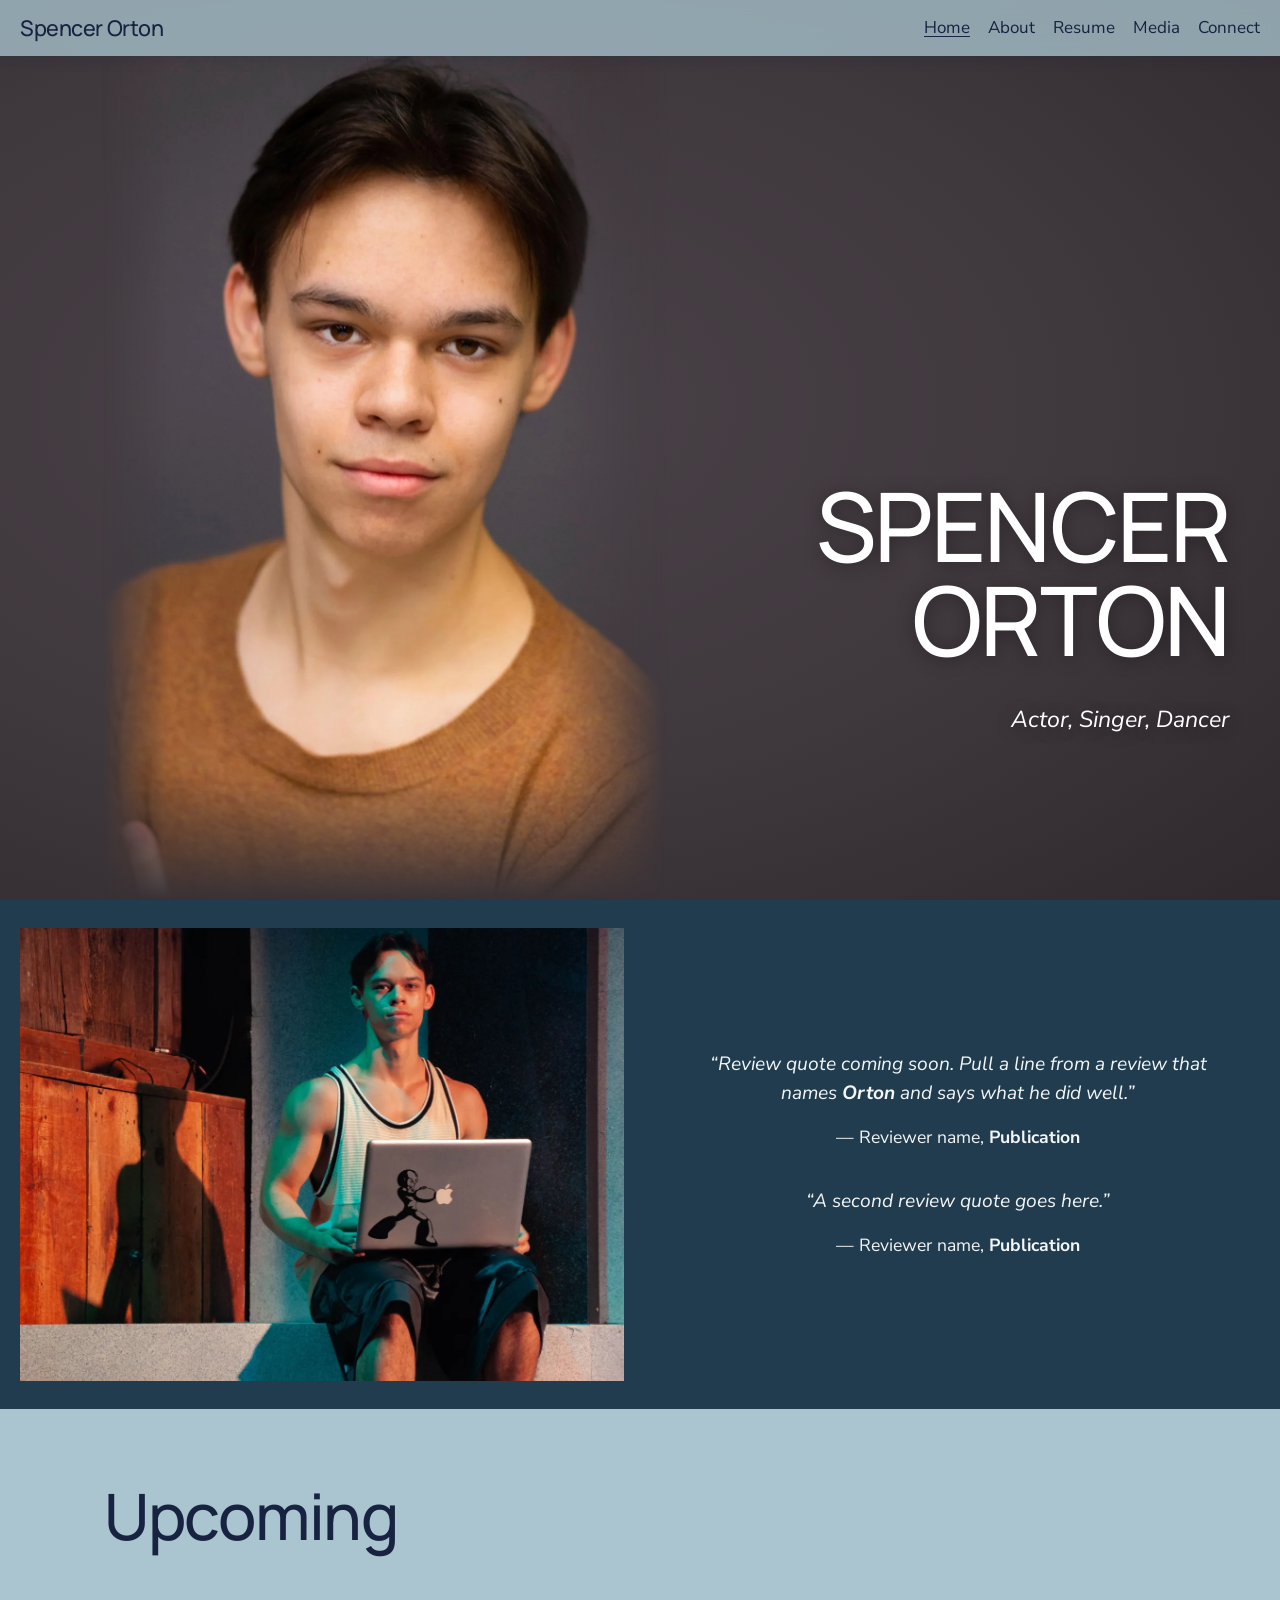
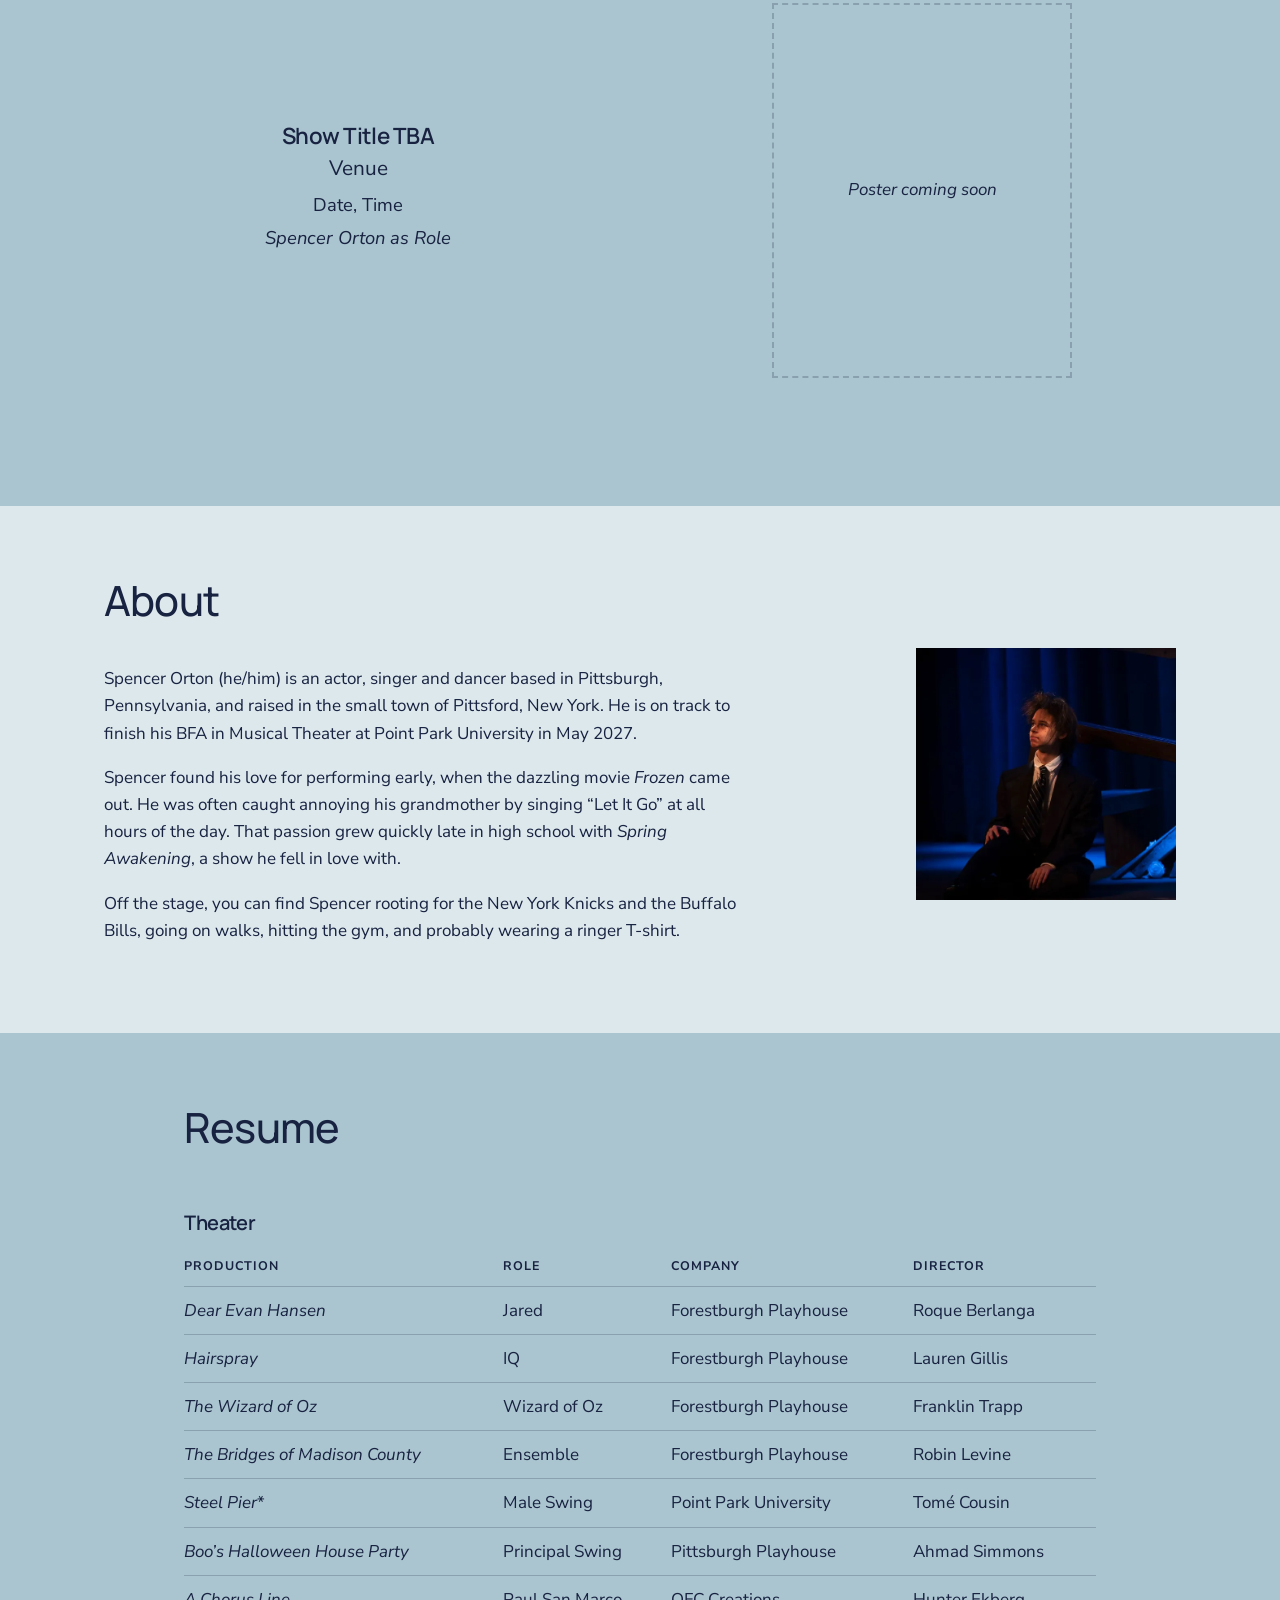
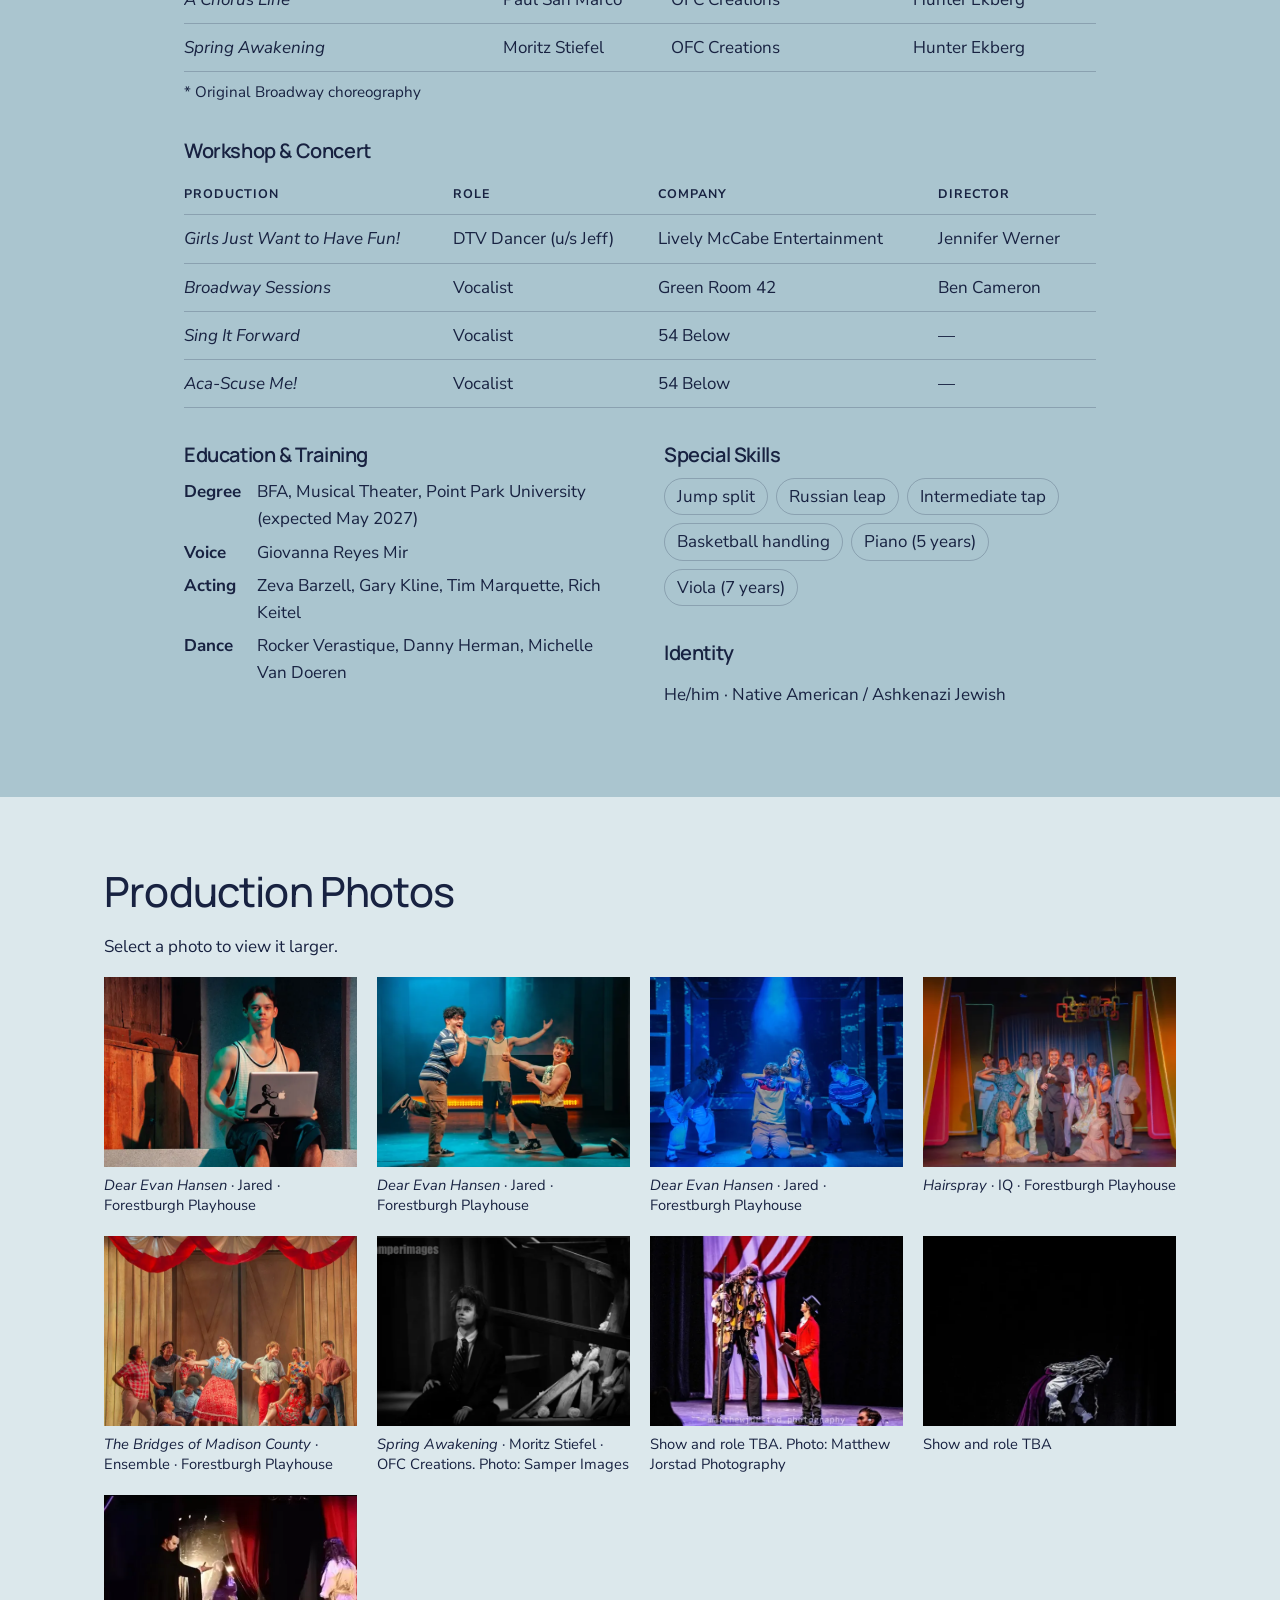
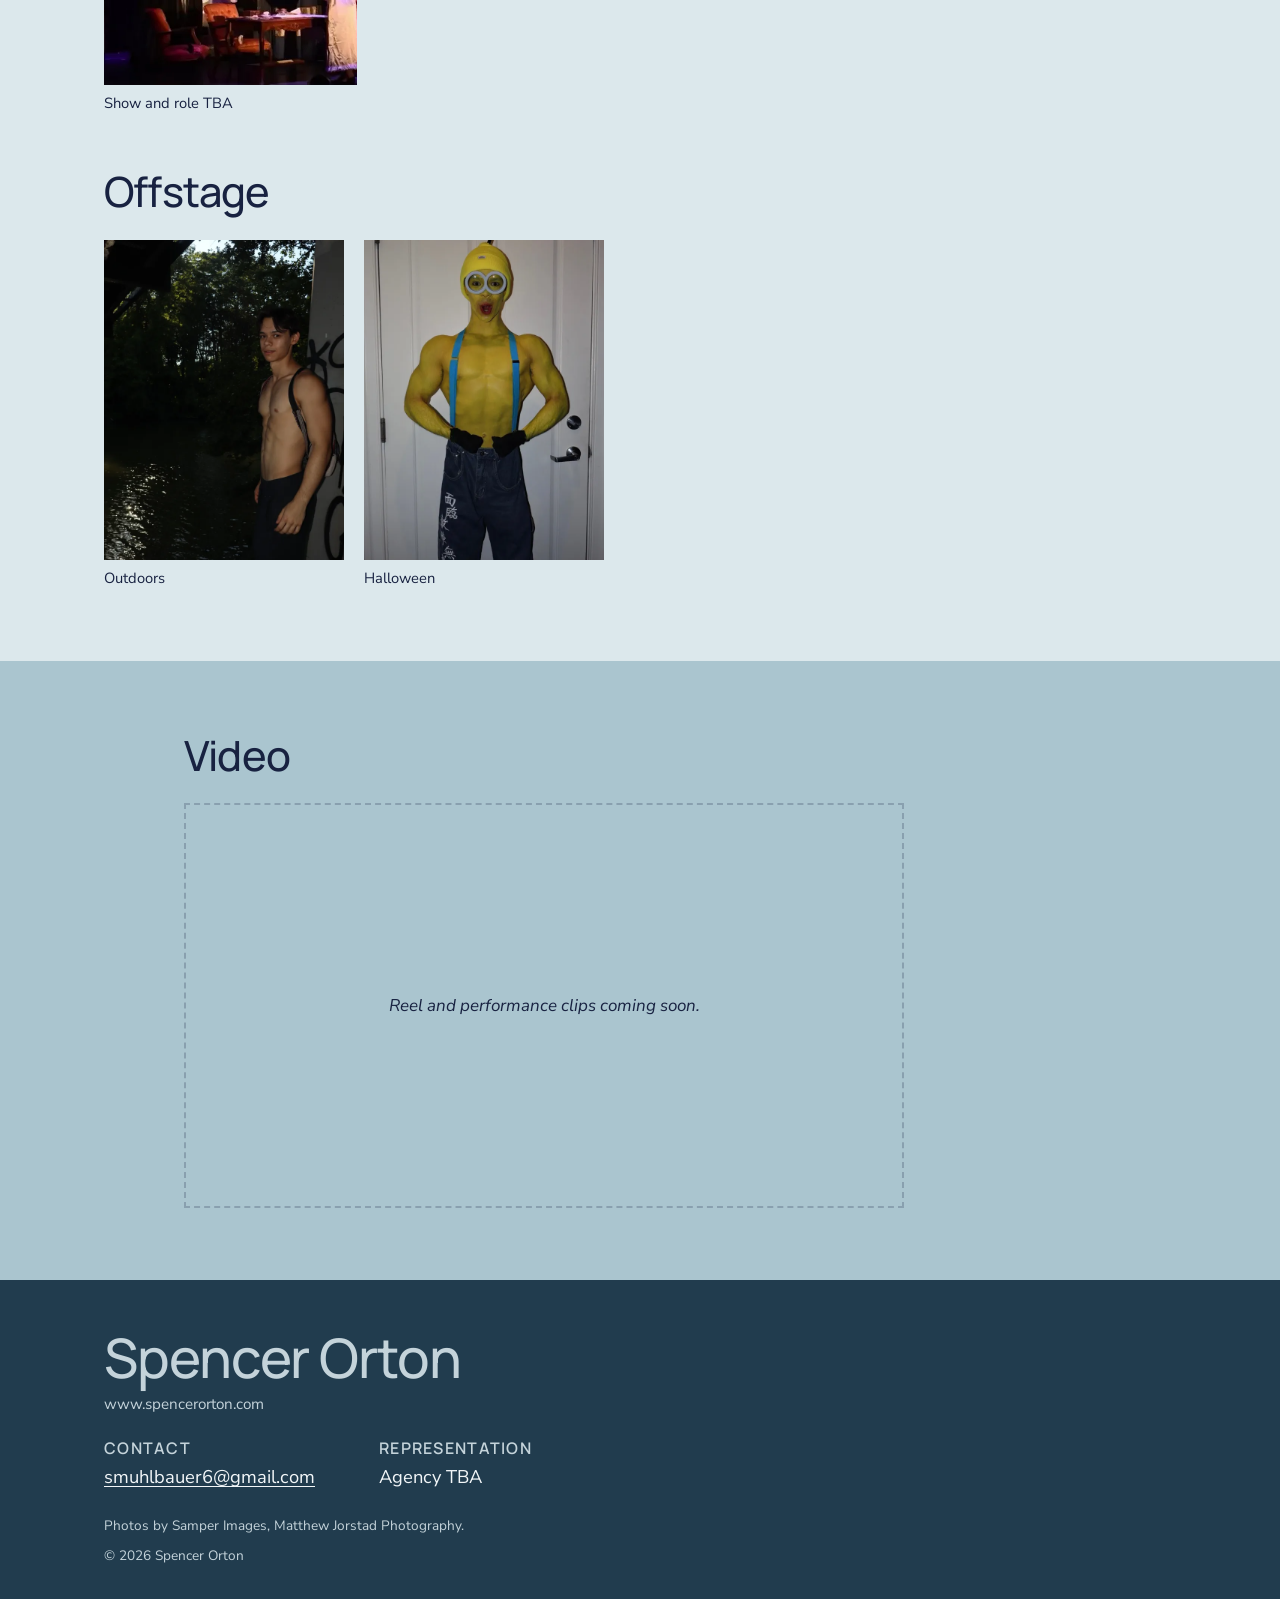
==== index.html @ a8091c74 "match reference landing page layout" ====
<!doctype html>
<html lang="en">
<head>
  <meta charset="utf-8">
  <meta name="viewport" content="width=device-width, initial-scale=1">
  <title>Spencer Orton · Actor, Singer, Dancer</title>
  <meta name="description" content="Spencer Orton is a Pittsburgh-based actor, singer and dancer, a tenor (G2–G5) finishing a BFA in Musical Theater at Point Park University.">
  <meta property="og:title" content="Spencer Orton · Actor, Singer, Dancer">
  <meta property="og:description" content="Musical theater performer and tenor. Headshot, resume, production photos and contact.">
  <meta property="og:image" content="https://spencerorton.com/images/headshot-1280.webp">
  <meta property="og:url" content="https://spencerorton.com/">
  <meta name="theme-color" content="#213c4e">
  <link rel="canonical" href="https://spencerorton.com/">
  <link rel="preconnect" href="https://fonts.googleapis.com">
  <link rel="preconnect" href="https://fonts.gstatic.com" crossorigin>
  <link href="https://fonts.googleapis.com/css2?family=Manrope:wght@500;600&family=Nunito+Sans:ital,wght@0,400;0,700;1,400&display=swap" rel="stylesheet">
  <link rel="stylesheet" href="style.css">
</head>
<body>
  <a class="skip" href="#main">Skip to content</a>

  <header class="site-header">
    <div class="header-inner">
      <a class="brand" href="#top">Spencer Orton</a>
      <nav aria-label="Main">
        <ul>
          <li><a href="#top" aria-current="page">Home</a></li>
          <li><a href="#about">About</a></li>
          <li><a href="#resume">Resume</a></li>
          <li><a href="#photos">Media</a></li>
          <li><a href="#contact">Connect</a></li>
        </ul>
      </nav>
    </div>
  </header>

  <main id="main">
    <!-- HERO: full-bleed headshot with name overlaid -->
    <section class="hero" id="top" aria-labelledby="name">
      <img class="hero-img" src="images/headshot-1280.webp"
           srcset="images/headshot-640.webp 640w, images/headshot-1333.webp 1333w"
           sizes="100vw" width="1333" height="2000" fetchpriority="high"
           alt="Headshot of Spencer Orton: dark hair, slight smile, rust-colored sweater against a gray backdrop.">
      <div class="hero-text">
        <h1 id="name">Spencer<br>Orton</h1>
        <p class="tagline">Actor, Singer, Dancer</p>
      </div>
    </section>

    <!-- PRESS: production photo + quotes on navy -->
    <section class="press band-dark" aria-labelledby="press-h">
      <h2 id="press-h" class="visually-hidden">Press</h2>
      <div class="press-inner">
        <figure class="press-photo">
          <img src="images/deh-laptop-1280.webp" width="1280" height="1184" loading="lazy"
               alt="Spencer as Jared in Dear Evan Hansen, seated on a ledge in a white tank top with a laptop on his lap.">
        </figure>
        <!-- TODO: replace with real review quotes; link the reviewer's name to the review -->
        <div class="quotes">
          <blockquote>
            <p>“Review quote coming soon. Pull a line from a review that names <strong>Orton</strong> and says what he did well.”</p>
            <footer>— Reviewer name, <strong>Publication</strong></footer>
          </blockquote>
          <blockquote>
            <p>“A second review quote goes here.”</p>
            <footer>— Reviewer name, <strong>Publication</strong></footer>
          </blockquote>
        </div>
      </div>
    </section>

    <!-- UPCOMING: alternating text / poster rows on light blue -->
    <section class="upcoming band-light" aria-labelledby="upcoming-h">
      <div class="wrap">
        <h2 id="upcoming-h" class="display">Upcoming</h2>
        <!-- TODO: one <article class="event"> per show. Swap the placeholder div for
             <img src="images/POSTER.webp" alt="Poster for SHOW"> and add the ticket link. -->
        <article class="event">
          <div class="event-text">
            <h3>Show Title TBA</h3>
            <p class="event-venue">Venue</p>
            <p>Date, Time</p>
            <p><em>Spencer Orton as Role</em></p>
            <!-- <a class="btn" href="TICKET_URL">Tickets<span class="visually-hidden"> for Show Title</span></a> -->
          </div>
          <div class="poster poster-placeholder" role="img" aria-label="Show poster coming soon">Poster coming soon</div>
        </article>
      </div>
    </section>

    <!-- ABOUT -->
    <section class="section about band-paper" id="about" aria-labelledby="about-h">
      <h2 id="about-h">About</h2>
      <div class="about-grid">
        <div>
          <p>Spencer Orton (he/him) is an actor, singer and dancer based in Pittsburgh, Pennsylvania, and raised in the small town of Pittsford, New York. He is on track to finish his BFA in Musical Theater at Point Park University in May 2027.</p>
          <p>Spencer found his love for performing early, when the dazzling movie <cite>Frozen</cite> came out. He was often caught annoying his grandmother by singing “Let It Go” at all hours of the day. That passion grew quickly late in high school with <cite>Spring Awakening</cite>, a show he fell in love with.</p>
          <p>Off the stage, you can find Spencer rooting for the New York Knicks and the Buffalo Bills, going on walks, hitting the gym, and probably wearing a ringer T-shirt.</p>
        </div>
        <figure class="about-photo">
          <img src="images/casual-640.webp" width="640" height="619" loading="lazy"
               alt="Spencer Orton in a dark performance setting under blue-toned stage lighting.">
        </figure>
      </div>
    </section>

    <!-- RESUME -->
    <section class="band-light" id="resume" aria-labelledby="resume-h">
      <div class="wrap section">
        <div class="section-head">
          <h2 id="resume-h">Resume</h2>
          <!-- TODO: add resume PDF at files/spencer-orton-resume.pdf, then uncomment -->
          <!-- <a class="btn btn-small" href="files/spencer-orton-resume.pdf" download>Download PDF</a> -->
        </div>

        <h3>Theater</h3>
        <div class="table-scroll" tabindex="0" role="region" aria-label="Theater credits">
          <table>
            <thead><tr><th scope="col">Production</th><th scope="col">Role</th><th scope="col">Company</th><th scope="col">Director</th></tr></thead>
            <tbody>
              <tr><td><cite>Dear Evan Hansen</cite></td><td>Jared</td><td>Forestburgh Playhouse</td><td>Roque Berlanga</td></tr>
              <tr><td><cite>Hairspray</cite></td><td>IQ</td><td>Forestburgh Playhouse</td><td>Lauren Gillis</td></tr>
              <tr><td><cite>The Wizard of Oz</cite></td><td>Wizard of Oz</td><td>Forestburgh Playhouse</td><td>Franklin Trapp</td></tr>
              <tr><td><cite>The Bridges of Madison County</cite></td><td>Ensemble</td><td>Forestburgh Playhouse</td><td>Robin Levine</td></tr>
              <tr><td><cite>Steel Pier</cite>*</td><td>Male Swing</td><td>Point Park University</td><td>Tomé Cousin</td></tr>
              <tr><td><cite>Boo’s Halloween House Party</cite></td><td>Principal Swing</td><td>Pittsburgh Playhouse</td><td>Ahmad Simmons</td></tr>
              <tr><td><cite>A Chorus Line</cite></td><td>Paul San Marco</td><td>OFC Creations</td><td>Hunter Ekberg</td></tr>
              <tr><td><cite>Spring Awakening</cite></td><td>Moritz Stiefel</td><td>OFC Creations</td><td>Hunter Ekberg</td></tr>
            </tbody>
          </table>
        </div>
        <p class="note">* Original Broadway choreography</p>

        <h3>Workshop &amp; Concert</h3>
        <div class="table-scroll" tabindex="0" role="region" aria-label="Workshop and concert credits">
          <table>
            <thead><tr><th scope="col">Production</th><th scope="col">Role</th><th scope="col">Company</th><th scope="col">Director</th></tr></thead>
            <tbody>
              <tr><td><cite>Girls Just Want to Have Fun!</cite></td><td>DTV Dancer (u/s Jeff)</td><td>Lively McCabe Entertainment</td><td>Jennifer Werner</td></tr>
              <tr><td><cite>Broadway Sessions</cite></td><td>Vocalist</td><td>Green Room 42</td><td>Ben Cameron</td></tr>
              <tr><td><cite>Sing It Forward</cite></td><td>Vocalist</td><td>54 Below</td><td>—</td></tr>
              <tr><td><cite>Aca-Scuse Me!</cite></td><td>Vocalist</td><td>54 Below</td><td>—</td></tr>
            </tbody>
          </table>
        </div>

        <div class="two-col">
          <div>
            <h3>Education &amp; Training</h3>
            <dl class="training">
              <dt>Degree</dt><dd>BFA, Musical Theater, Point Park University (expected May 2027)</dd>
              <dt>Voice</dt><dd>Giovanna Reyes Mir</dd>
              <dt>Acting</dt><dd>Zeva Barzell, Gary Kline, Tim Marquette, Rich Keitel</dd>
              <dt>Dance</dt><dd>Rocker Verastique, Danny Herman, Michelle Van Doeren</dd>
            </dl>
          </div>
          <div>
            <h3>Special Skills</h3>
            <ul class="skills">
              <li>Jump split</li><li>Russian leap</li><li>Intermediate tap</li>
              <li>Basketball handling</li><li>Piano (5 years)</li><li>Viola (7 years)</li>
            </ul>
            <h3>Identity</h3>
            <p>He/him · Native American / Ashkenazi Jewish</p>
          </div>
        </div>
      </div>
    </section>

    <!-- PHOTOS -->
    <section class="section band-paper" id="photos" aria-labelledby="photos-h">
      <h2 id="photos-h">Production Photos</h2>
      <p class="hint">Select a photo to view it larger.</p>
      <ul class="gallery" data-gallery>
        <li><figure>
          <a href="images/deh-laptop-1280.webp"><img class="top" src="images/deh-laptop-640.webp" width="640" height="592" loading="lazy" alt="Spencer as Jared in a white tank top, seated on a ledge with a laptop on his lap, lit in teal and orange."></a>
          <figcaption><cite>Dear Evan Hansen</cite> · Jared · Forestburgh Playhouse</figcaption>
        </figure></li>
        <li><figure>
          <a href="images/deh-sincerely-1280.webp"><img src="images/deh-sincerely-640.webp" width="640" height="446" loading="lazy" alt="Spencer, center, arms flung wide in a tank top, between two castmates mugging for the audience."></a>
          <figcaption><cite>Dear Evan Hansen</cite> · Jared · Forestburgh Playhouse</figcaption>
        </figure></li>
        <li><figure>
          <a href="images/deh-stage-1280.webp"><img src="images/deh-stage-640.webp" width="640" height="456" loading="lazy" alt="Under blue light, Spencer crouches at right in a striped shirt, glaring at a kneeling castmate covering his ears."></a>
          <figcaption><cite>Dear Evan Hansen</cite> · Jared · Forestburgh Playhouse</figcaption>
        </figure></li>
        <li><figure>
          <a href="images/hairspray-1280.webp"><img src="images/hairspray-640.webp" width="640" height="407" loading="lazy" alt="The Corny Collins Show cast in pastel suits and dresses on a bright set; Spencer stands at far left in a light blue suit."></a>
          <figcaption><cite>Hairspray</cite> · IQ · Forestburgh Playhouse</figcaption>
        </figure></li>
        <li><figure>
          <a href="images/bridges-1280.webp"><img class="top" src="images/bridges-640.webp" width="640" height="574" loading="lazy" alt="Ensemble gathered around a singer in a red skirt before barn doors and bunting; Spencer stands at far right in a red plaid shirt."></a>
          <figcaption><cite>The Bridges of Madison County</cite> · Ensemble · Forestburgh Playhouse</figcaption>
        </figure></li>
        <li><figure>
          <a href="images/spring-awakening-1280.webp"><img src="images/spring-awakening-640.webp" width="640" height="423" loading="lazy" alt="Black-and-white photo of Spencer as Moritz, wild-haired in a suit and tie, gazing upward beside a wooden structure with white roses."></a>
          <figcaption><cite>Spring Awakening</cite> · Moritz Stiefel · OFC Creations. Photo: Samper Images</figcaption>
        </figure></li>
        <li><figure>
          <!-- TODO: caption -->
          <a href="images/ringmaster-1280.webp"><img src="images/ringmaster-640.webp" width="640" height="418" loading="lazy" alt="Spencer in a red ringmaster coat and top hat holding a clipboard, gesturing up at a performer on stilts before a striped curtain."></a>
          <figcaption>Show and role TBA. Photo: Matthew Jorstad Photography</figcaption>
        </figure></li>
        <li><figure>
          <!-- TODO: caption -->
          <a href="images/cape-1280.webp"><img class="top" src="images/cape-640.webp" width="640" height="819" loading="lazy" alt="A performer in a purple velvet cape and long gray wig bends over a single red rose in a pool of light on a dark stage."></a>
          <figcaption>Show and role TBA</figcaption>
        </figure></li>
        <li><figure>
          <!-- TODO: caption -->
          <a href="images/phantom-1280.webp"><img src="images/phantom-640.webp" width="640" height="377" loading="lazy" alt="A masked figure in a black cloak reaches toward a mirror while a woman in a white robe stands by red curtains."></a>
          <figcaption>Show and role TBA</figcaption>
        </figure></li>
      </ul>

      <h2 class="sub-h">Offstage</h2>
      <ul class="gallery gallery-tall" data-gallery>
        <li><figure>
          <a href="images/river-1280.webp"><img src="images/river-640.webp" width="640" height="960" loading="lazy" alt="Spencer, shirtless with a woven backpack, standing under a bridge by a river and trees."></a>
          <figcaption>Outdoors</figcaption>
        </figure></li>
        <li><figure>
          <a href="images/minion-1280.webp"><img src="images/minion-640.webp" width="640" height="912" loading="lazy" alt="Spencer in full yellow body paint, goggles and blue suspenders, dressed as a Minion for Halloween."></a>
          <figcaption>Halloween</figcaption>
        </figure></li>
      </ul>
    </section>

    <!-- VIDEO (placeholder) -->
    <section class="band-light" id="video" aria-labelledby="video-h">
      <div class="wrap section">
        <h2 id="video-h">Video</h2>
        <!-- TODO: paste YouTube/Vimeo embed here. Give the iframe a title, e.g. title="Spencer Orton reel" -->
        <div class="video-placeholder">
          <p>Reel and performance clips coming soon.</p>
        </div>
      </div>
    </section>

  </main>

  <!-- CONNECT -->
  <footer class="site-footer band-dark" id="contact" aria-labelledby="contact-h">
    <div class="wrap">
      <h2 id="contact-h" class="footer-name">Spencer Orton</h2>
      <p class="footer-url">www.spencerorton.com</p>
      <!-- TODO: add real handles, then uncomment
      <ul class="social">
        <li><a href="https://instagram.com/HANDLE" aria-label="Instagram">IG</a></li>
        <li><a href="https://www.tiktok.com/@HANDLE" aria-label="TikTok">TT</a></li>
        <li><a href="https://youtube.com/@HANDLE" aria-label="YouTube">YT</a></li>
      </ul> -->
      <div class="footer-contact">
        <div>
          <h3>Contact</h3>
          <p><a href="mailto:smuhlbauer6@gmail.com">smuhlbauer6@gmail.com</a></p>
        </div>
        <div>
          <h3>Representation</h3>
          <!-- TODO: agency logo, phone and agent emails -->
          <p>Agency TBA</p>
        </div>
      </div>
      <p class="credits">Photos by Samper Images, Matthew Jorstad Photography. <!-- TODO: other photographers --></p>
      <p class="credits">© <span data-year>2026</span> Spencer Orton</p>
    </div>
  </footer>

  <dialog class="lightbox" aria-label="Photo viewer">
    <form method="dialog"><button class="close" aria-label="Close photo">×</button></form>
    <img alt="">
    <p class="lightbox-caption"></p>
  </dialog>

  <script src="script.js" defer></script>
</body>
</html>
---- style.css ----
/* Palette and type follow the reference layout: slate-blue bands, deep navy ink,
   Manrope display + Nunito Sans text. All text/background pairs meet WCAG AA. */
:root {
  --ink: #182241;        /* navy text on light bands (10.6:1 on --light) */
  --dark: #213c4e;       /* dark band */
  --on-dark: #f2f6f8;    /* text on dark band (10.9:1) */
  --on-dark-muted: #c4d3da;
  --light: #aac5cf;      /* light band */
  --paper: #dce8ec;      /* lighter band for long reading */
  --line: rgb(24 34 65 / .22);
  --focus: #b3261e;
  --radius: 4px;
  --max: 1120px;
  --display: "Manrope", system-ui, sans-serif;
  --text: "Nunito Sans", system-ui, -apple-system, "Segoe UI", sans-serif;
  --header-h: 56px;
}

*, *::before, *::after { box-sizing: border-box; }
html { scroll-behavior: smooth; scroll-padding-top: var(--header-h); }
@media (prefers-reduced-motion: reduce) { html { scroll-behavior: auto; } }

body {
  margin: 0;
  background: var(--light);
  color: var(--ink);
  font: 400 1.0625rem/1.6 var(--text);
  -webkit-font-smoothing: antialiased;
}
img { display: block; max-width: 100%; height: auto; }
a { color: inherit; text-underline-offset: 3px; }
:focus-visible { outline: 3px solid var(--focus); outline-offset: 3px; }

h1, h2, h3 { font-family: var(--display); font-weight: 500; line-height: 1.1; margin: 0 0 .6em; letter-spacing: -.02em; }
h2 { font-size: clamp(1.8rem, 3.5vw, 2.6rem); }
h3 { font-size: 1.25rem; margin-top: 1.8em; font-weight: 600; }
cite { font-style: italic; }

.wrap { max-width: var(--max); margin: 0 auto; padding: 0 24px; }
.section { padding-block: 72px; padding-inline: max(24px, calc((100% - var(--max)) / 2 + 24px)); }
.band-dark  { background: var(--dark); color: var(--on-dark); }
.band-light { background: var(--light); }
.band-paper { background: var(--paper); }
.visually-hidden {
  position: absolute !important; width: 1px; height: 1px; overflow: hidden;
  clip: rect(0 0 0 0); white-space: nowrap;
}
.skip {
  position: absolute; left: 12px; top: -60px; z-index: 100;
  background: var(--ink); color: #fff; padding: 10px 14px; border-radius: 6px;
}
.skip:focus { top: 12px; }

/* Header: translucent bar floating over the hero */
.site-header {
  position: fixed; inset: 0 0 auto 0; z-index: 50;
  background: rgb(170 197 207 / .78);
  backdrop-filter: blur(10px); -webkit-backdrop-filter: blur(10px);
  box-shadow: 0 2px 14px rgb(24 34 65 / .15);
}
.header-inner {
  display: flex; align-items: center; justify-content: space-between; gap: 8px 20px;
  min-height: var(--header-h); padding: 6px 20px; flex-wrap: wrap;
}
.brand { font-family: var(--display); font-weight: 500; font-size: 1.35rem; letter-spacing: -.02em; text-decoration: none; }
nav ul { list-style: none; display: flex; flex-wrap: wrap; gap: 0 18px; margin: 0; padding: 0; }
nav a { text-decoration: none; padding: 8px 0; display: inline-block; }
nav a:hover, nav a[aria-current="page"] { text-decoration: underline; text-decoration-thickness: 1px; }
@media (max-width: 560px) {
  :root { --header-h: 88px; }
  .header-inner { padding: 6px 16px 2px; gap: 0; }
  .brand { width: 100%; font-size: 1.2rem; }
  nav ul { gap: 0 14px; }
  nav a { font-size: .95rem; padding: 8px 0 10px; }
}

/* Hero */
/* The headshot is portrait, so show all of it on the left and let its edges fade
   into a backdrop sampled from the photo; the name sits on the plain backdrop. */
.hero {
  position: relative; height: min(100svh, 980px); min-height: 560px; overflow: hidden;
  background: radial-gradient(ellipse at 35% 45%, #4a4248 0%, #3f383d 55%, #2f292d 100%);
}
.hero-img {
  position: absolute; top: var(--header-h); bottom: 0; left: clamp(0px, 8vw, 140px);
  height: calc(100% - var(--header-h)); width: auto; max-width: none;
  -webkit-mask-image: linear-gradient(to right, transparent 0, #000 12%, #000 80%, transparent 100%),
                      linear-gradient(to bottom, #000 85%, transparent 100%);
  -webkit-mask-composite: source-in; mask-composite: intersect;
  mask-image: linear-gradient(to right, transparent 0, #000 12%, #000 80%, transparent 100%),
              linear-gradient(to bottom, #000 85%, transparent 100%);
}
.hero-text {
  position: absolute; z-index: 1; right: clamp(20px, 4vw, 56px); bottom: 18%;
  text-align: right; color: #fff; text-shadow: 0 2px 18px rgb(0 0 0 / .35);
}
.hero h1 {
  font-size: clamp(3rem, 7.5vw, 6.2rem); text-transform: uppercase; letter-spacing: -.02em;
  line-height: .98; margin: 0 0 .35em;
}
.tagline { font-style: italic; font-size: clamp(1.1rem, 2vw, 1.45rem); margin: 0; }
@media (max-width: 700px) {
  .hero { height: 92svh; }
  .hero-img { left: 50%; transform: translateX(-50%); height: 78%; top: calc(var(--header-h) + 8px); }
  .hero-text { left: 20px; right: 20px; bottom: 24px; text-align: center; }
}

/* Press band */
.press-inner {
  max-width: 1280px; margin: 0 auto; padding: 28px 20px;
  display: grid; gap: 32px; align-items: center; grid-template-columns: 1fr;
}
@media (min-width: 820px) { .press-inner { grid-template-columns: 1fr 1fr; } }
.press-photo { margin: 0; }
.press-photo img { width: 100%; aspect-ratio: 4 / 3; object-fit: cover; object-position: 50% 30%; }
.quotes { display: grid; gap: 36px; text-align: center; padding: 8px 4%; }
.quotes blockquote { margin: 0; }
.quotes p { font-style: italic; font-size: 1.2rem; line-height: 1.55; margin: 0 0 14px; }
.quotes footer { font-size: 1.1rem; }

/* Upcoming */
.upcoming { padding-block: 72px; }
.display { font-size: clamp(2.6rem, 6vw, 4rem); margin-bottom: .8em; }
.event {
  display: grid; gap: 28px; align-items: center; grid-template-columns: 1fr;
  margin-bottom: 56px; text-align: center;
}
@media (min-width: 760px) {
  .event { grid-template-columns: 1fr 1fr; gap: 56px; }
  .event:nth-of-type(even) .event-text { order: 2; }
}
.event h3 { margin: 0 0 4px; font-size: 1.4rem; }
.event p { margin: 0 0 4px; font-size: 1.15rem; }
.event-venue { font-size: 1.3rem !important; }
.poster { width: 100%; max-width: 300px; justify-self: center; }
.poster-placeholder {
  aspect-ratio: 4 / 5; display: grid; place-items: center;
  border: 2px dashed var(--line); color: var(--ink); font-style: italic;
}
.btn {
  display: inline-block; margin-top: 12px; padding: 12px 22px; border: 1px solid currentColor;
  border-radius: 10px; text-transform: uppercase; letter-spacing: .04em; font-size: .9rem;
  text-decoration: none; min-height: 44px;
}
.btn:hover { background: var(--ink); color: var(--light); }

/* About */
.about-grid { display: grid; gap: 32px; grid-template-columns: 1fr; align-items: start; }
@media (min-width: 760px) { .about-grid { grid-template-columns: 1fr 260px; } }
.about-grid p { max-width: 64ch; }
.about-photo { margin: 0; max-width: 260px; }

/* Resume */
.section-head { display: flex; flex-wrap: wrap; align-items: baseline; justify-content: space-between; gap: 12px; }
.table-scroll { overflow-x: auto; }
table { width: 100%; border-collapse: collapse; min-width: 560px; }
th, td { text-align: left; padding: 10px 12px 10px 0; border-bottom: 1px solid var(--line); vertical-align: top; }
th { font-size: .78rem; text-transform: uppercase; letter-spacing: .08em; font-weight: 700; }
.note { font-size: .95rem; margin-top: 8px; }
.two-col { display: grid; gap: 8px 48px; grid-template-columns: 1fr; }
@media (min-width: 760px) { .two-col { grid-template-columns: 1fr 1fr; } }
.training { display: grid; grid-template-columns: max-content 1fr; gap: 6px 16px; margin: 0; }
.training dt { font-weight: 700; }
.training dd { margin: 0; }
.skills { list-style: none; padding: 0; margin: 0; display: flex; flex-wrap: wrap; gap: 8px; }
.skills li { border: 1px solid var(--line); border-radius: 999px; padding: 4px 12px; }

/* Gallery: modest thumbnails, larger on click */
.hint { margin-top: -.4em; }
.sub-h { margin-top: 56px; }
.gallery { list-style: none; padding: 0; margin: 0; display: grid; gap: 20px; grid-template-columns: repeat(auto-fill, minmax(240px, 1fr)); }
.gallery figure { margin: 0; }
.gallery a { display: block; overflow: hidden; background: var(--light); }
.gallery img { width: 100%; aspect-ratio: 4 / 3; object-fit: cover; transition: transform .25s ease; }
.gallery img.top { object-position: 50% 15%; }
.gallery-tall { grid-template-columns: repeat(auto-fill, minmax(200px, 240px)); }
.gallery-tall img { aspect-ratio: 3 / 4; }
.gallery a:hover img { transform: scale(1.03); }
@media (prefers-reduced-motion: reduce) { .gallery img { transition: none; } .gallery a:hover img { transform: none; } }
.gallery figcaption { font-size: .92rem; margin-top: 8px; line-height: 1.4; }

/* Video */
.video-placeholder { border: 2px dashed var(--line); aspect-ratio: 16 / 9; max-width: 720px; display: grid; place-items: center; font-style: italic; }

/* Footer / Connect */
.site-footer { padding: 48px 0 32px; }
.footer-name { font-size: clamp(2.4rem, 5vw, 3.4rem); margin: 0 0 4px; color: var(--on-dark-muted); }
.footer-url { margin: 0 0 24px; color: var(--on-dark-muted); font-size: .95rem; }
.footer-contact { display: flex; flex-wrap: wrap; gap: 8px 64px; }
.footer-contact h3 { margin: 0 0 4px; font-size: 1rem; text-transform: uppercase; letter-spacing: .08em; color: var(--on-dark-muted); }
.footer-contact p { font-size: 1.15rem; margin: 0 0 16px; }
.social { list-style: none; padding: 0; display: flex; gap: 10px; }
.credits { color: var(--on-dark-muted); font-size: .85rem; margin: 8px 0 0; }

/* Lightbox */
.lightbox { border: 0; padding: 0; background: transparent; max-width: min(92vw, 1100px); max-height: 92vh; }
.lightbox::backdrop { background: rgb(0 0 0 / .85); }
.lightbox img { max-height: 82vh; width: auto; margin: 0 auto; }
.lightbox-caption { color: #f2f6f8; text-align: center; margin: 10px 0 0; }
.lightbox .close {
  position: fixed; top: 16px; right: 16px; width: 44px; height: 44px; border-radius: 50%;
  border: 0; background: #f2f6f8; color: var(--ink); font-size: 1.6rem; line-height: 1; cursor: pointer;
}
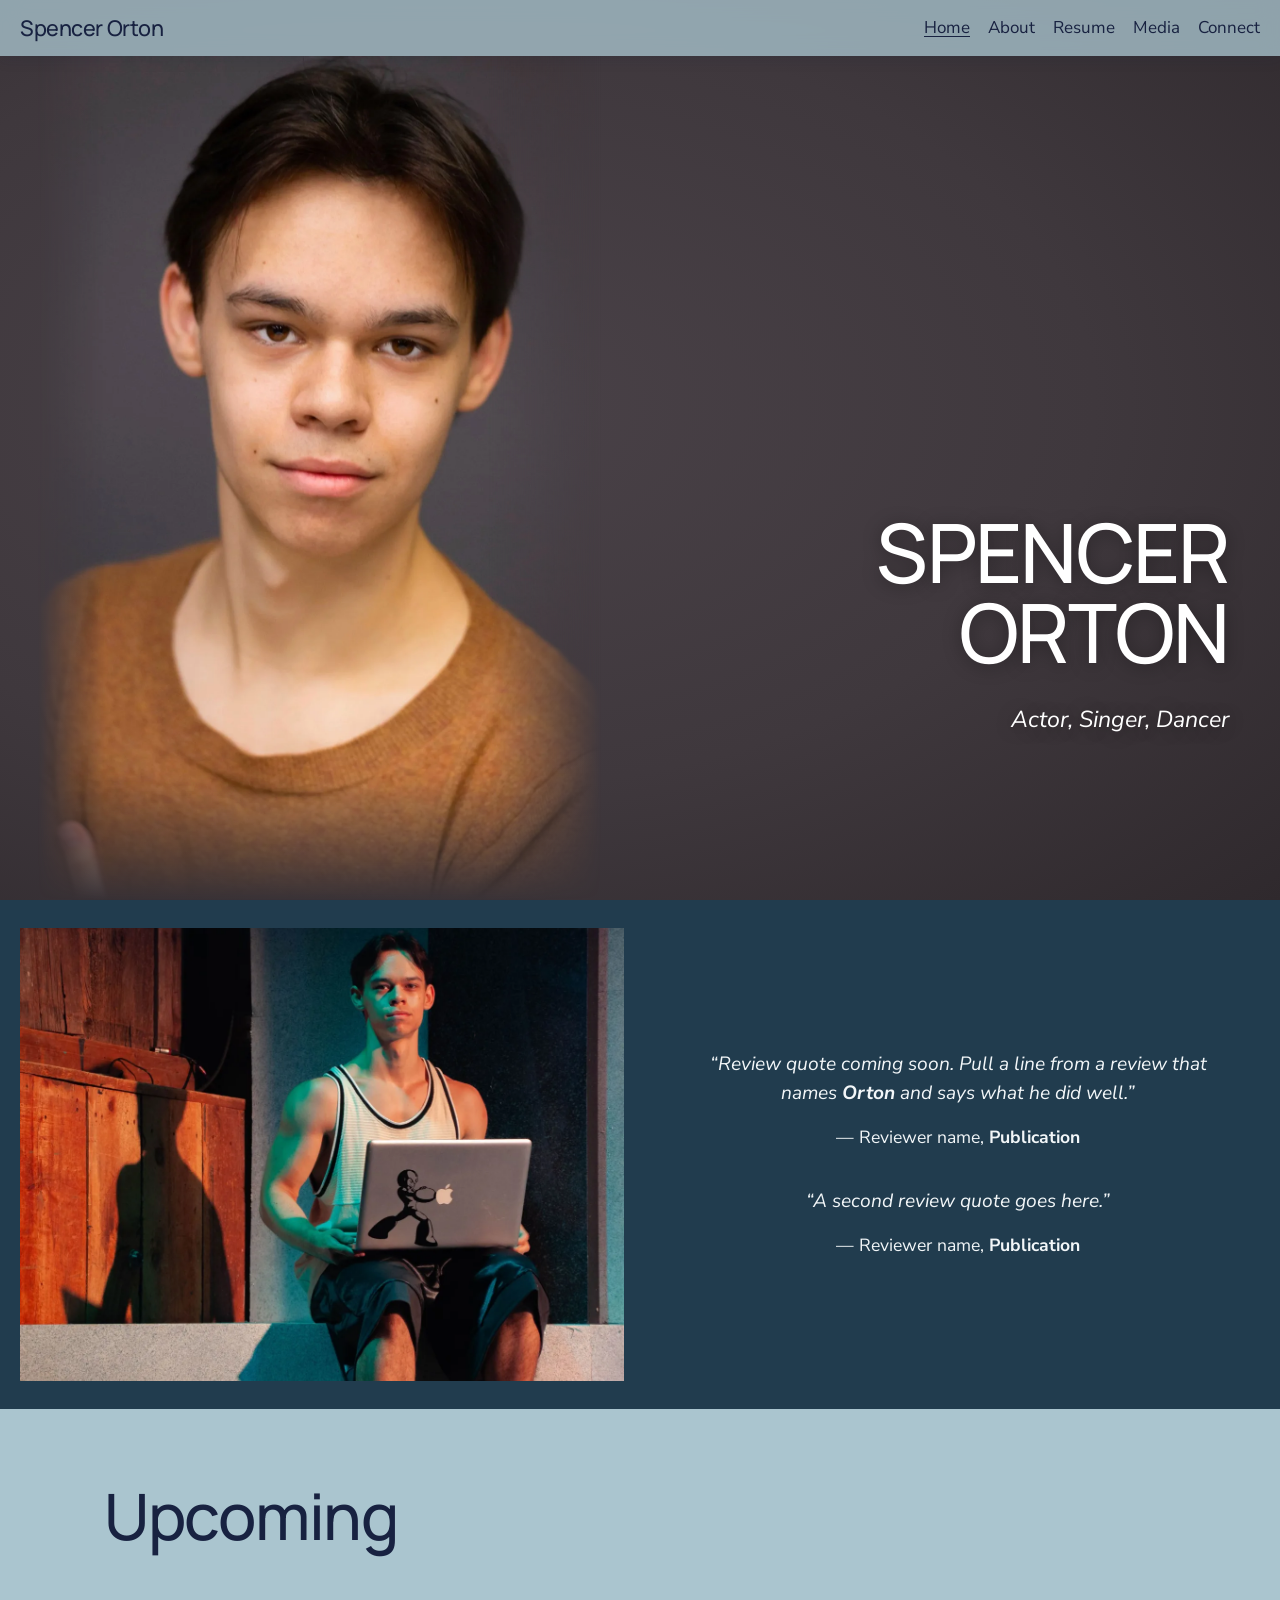
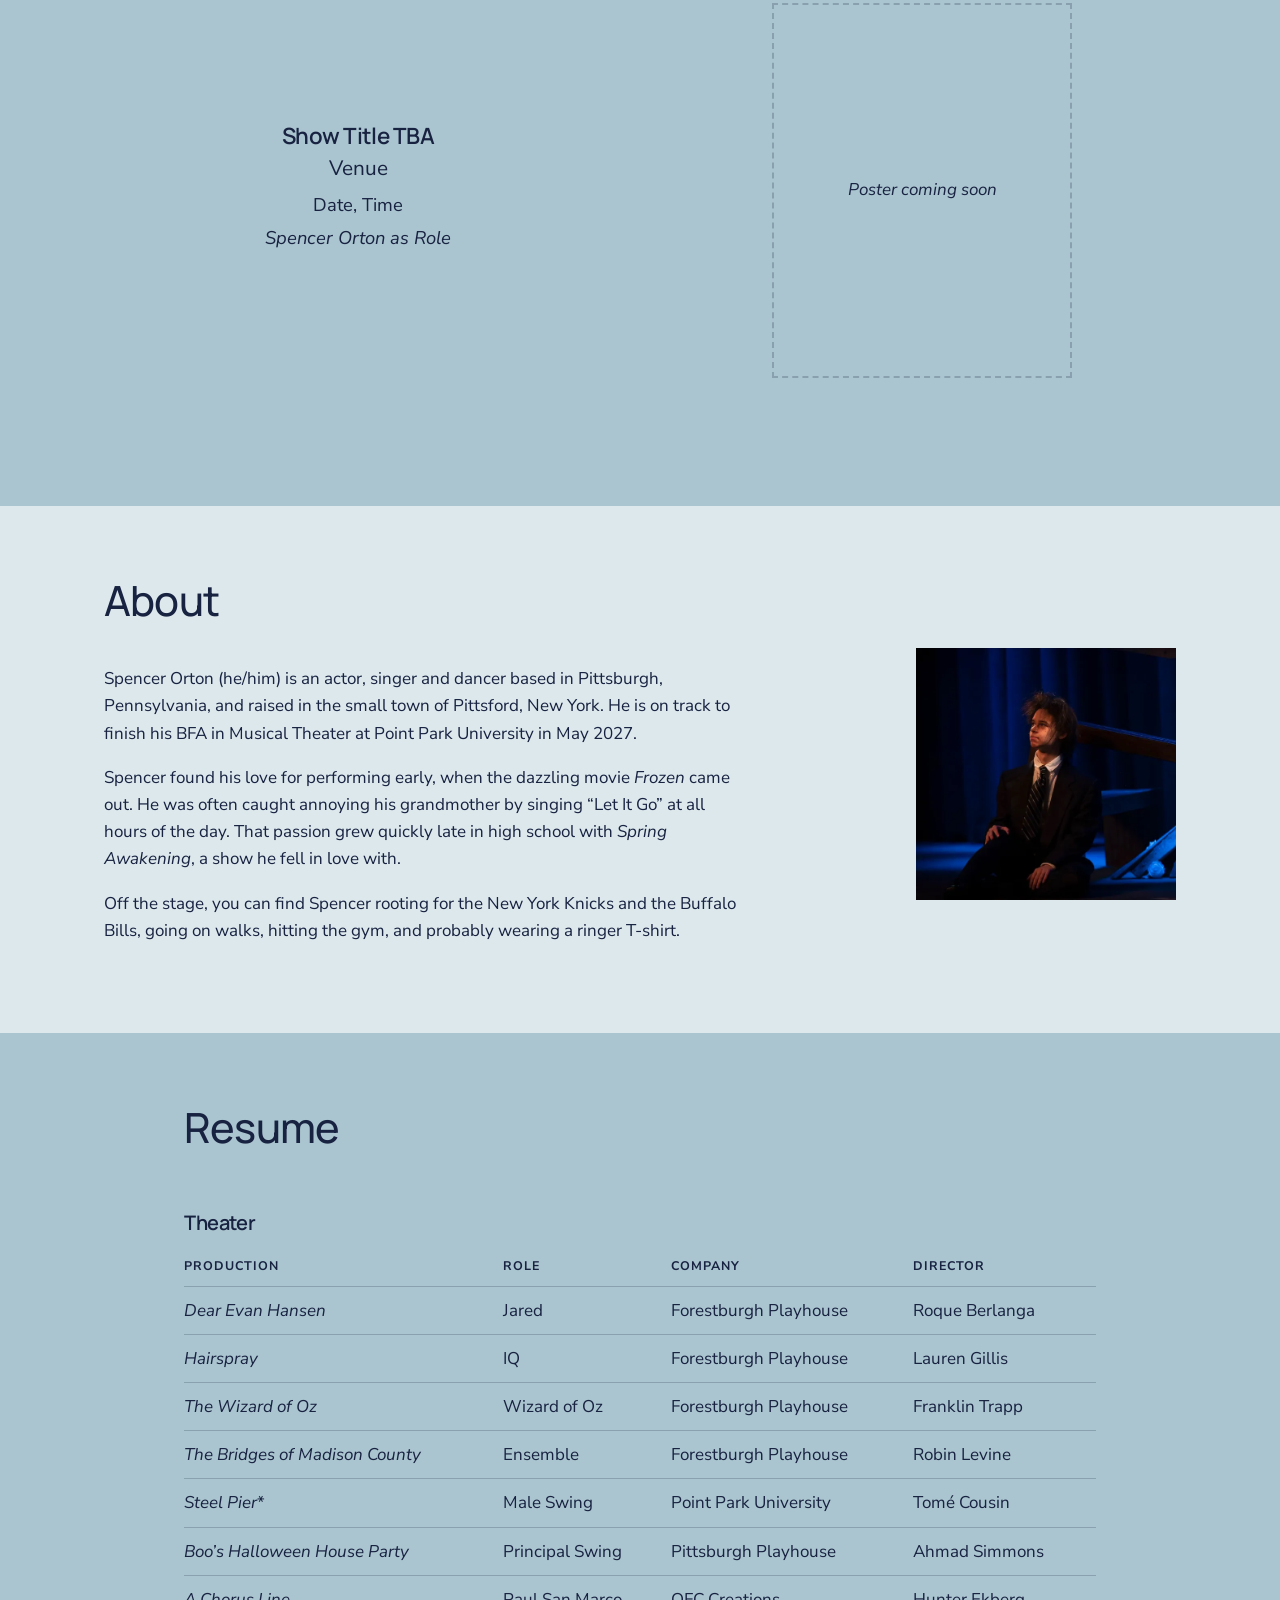
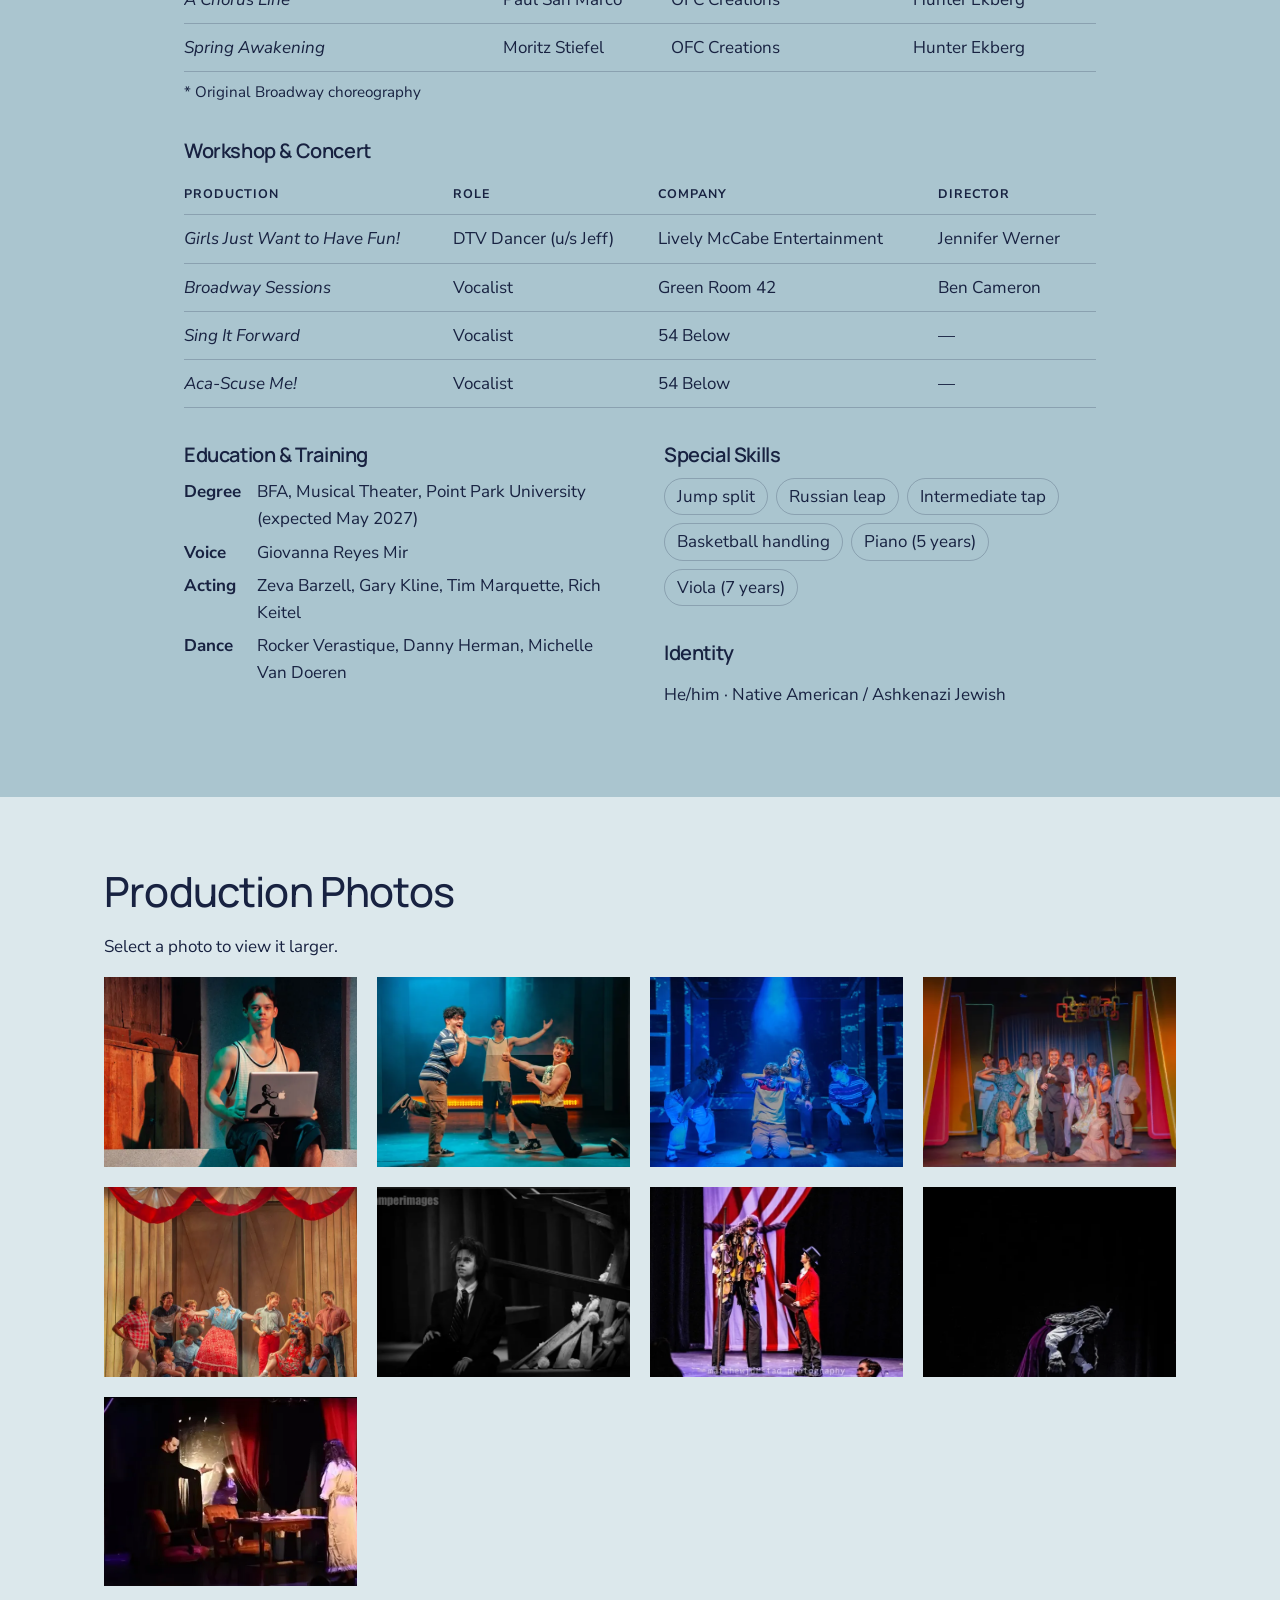
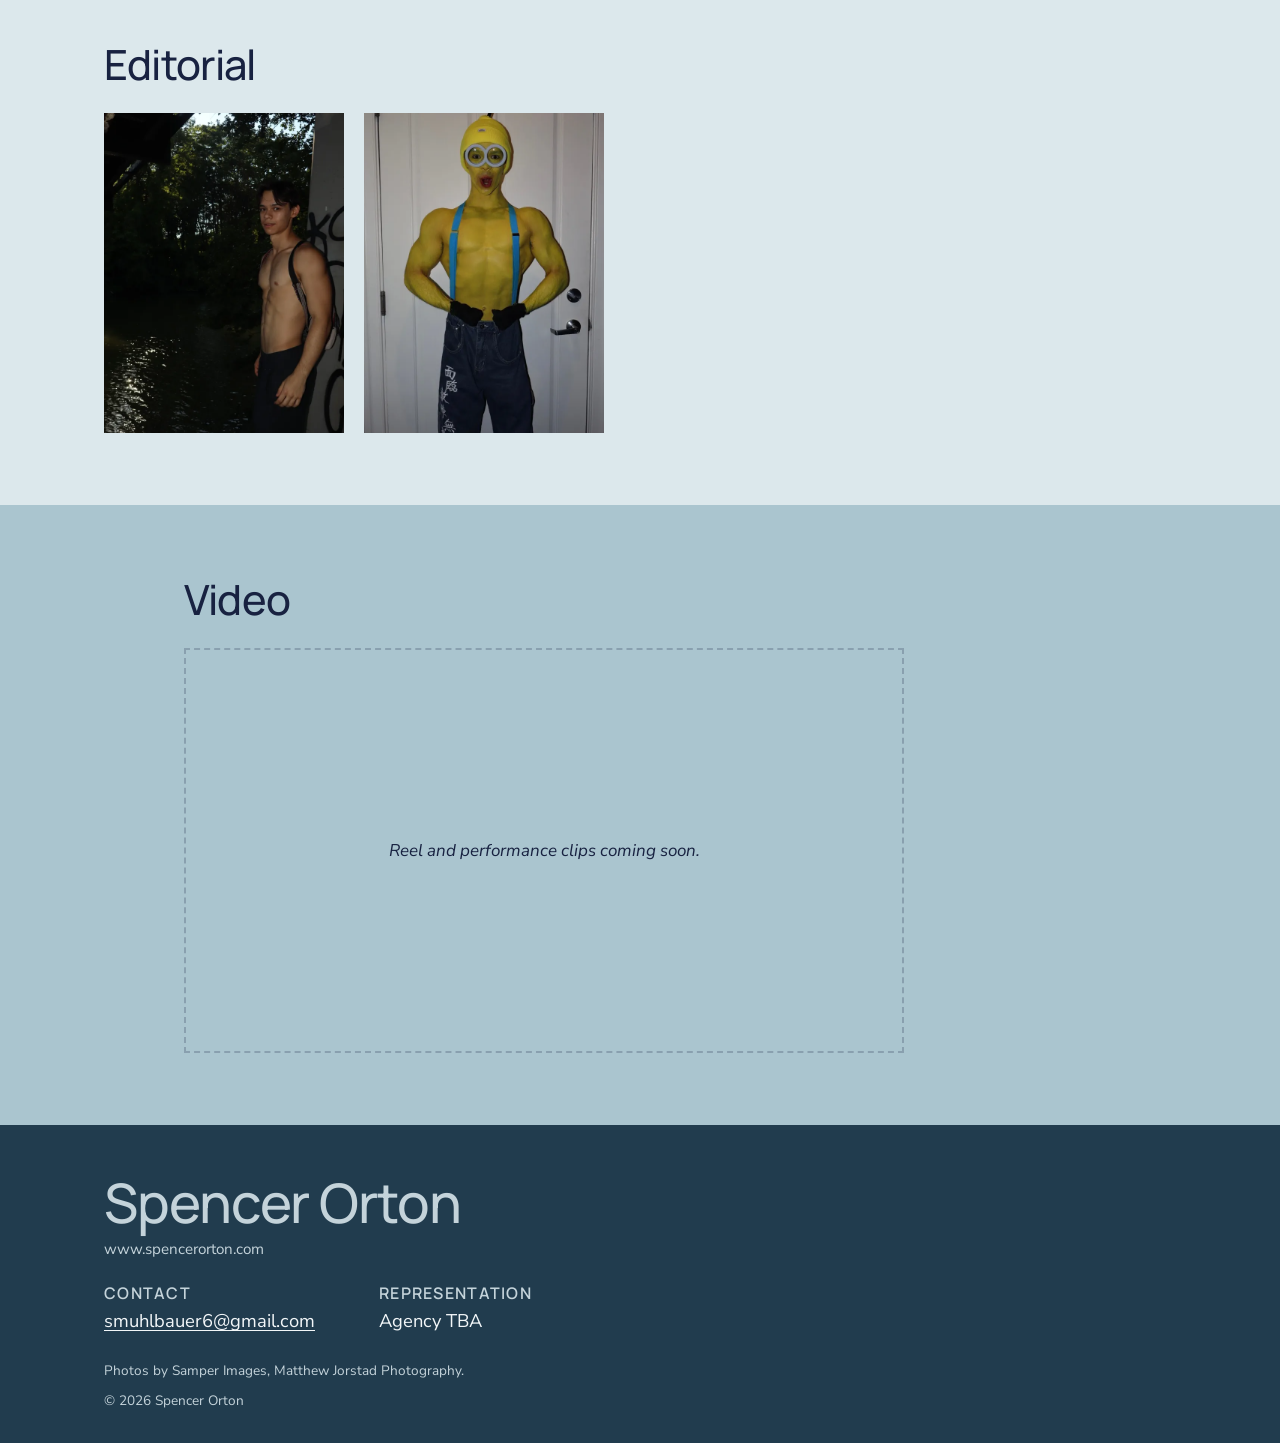
==== commit af7a1c4e: "Remove all photo captions, rename Offstage to Editorial, drop lightbox caption element" ====
--- a/index.html
+++ b/index.html
@@ -174,54 +174,40 @@
       <ul class="gallery" data-gallery>
         <li><figure>
           <a href="images/deh-laptop-1280.webp"><img class="top" src="images/deh-laptop-640.webp" width="640" height="592" loading="lazy" alt="Spencer as Jared in a white tank top, seated on a ledge with a laptop on his lap, lit in teal and orange."></a>
-          <figcaption><cite>Dear Evan Hansen</cite> · Jared · Forestburgh Playhouse</figcaption>
         </figure></li>
         <li><figure>
           <a href="images/deh-sincerely-1280.webp"><img src="images/deh-sincerely-640.webp" width="640" height="446" loading="lazy" alt="Spencer, center, arms flung wide in a tank top, between two castmates mugging for the audience."></a>
-          <figcaption><cite>Dear Evan Hansen</cite> · Jared · Forestburgh Playhouse</figcaption>
         </figure></li>
         <li><figure>
           <a href="images/deh-stage-1280.webp"><img src="images/deh-stage-640.webp" width="640" height="456" loading="lazy" alt="Under blue light, Spencer crouches at right in a striped shirt, glaring at a kneeling castmate covering his ears."></a>
-          <figcaption><cite>Dear Evan Hansen</cite> · Jared · Forestburgh Playhouse</figcaption>
         </figure></li>
         <li><figure>
           <a href="images/hairspray-1280.webp"><img src="images/hairspray-640.webp" width="640" height="407" loading="lazy" alt="The Corny Collins Show cast in pastel suits and dresses on a bright set; Spencer stands at far left in a light blue suit."></a>
-          <figcaption><cite>Hairspray</cite> · IQ · Forestburgh Playhouse</figcaption>
         </figure></li>
         <li><figure>
           <a href="images/bridges-1280.webp"><img class="top" src="images/bridges-640.webp" width="640" height="574" loading="lazy" alt="Ensemble gathered around a singer in a red skirt before barn doors and bunting; Spencer stands at far right in a red plaid shirt."></a>
-          <figcaption><cite>The Bridges of Madison County</cite> · Ensemble · Forestburgh Playhouse</figcaption>
         </figure></li>
         <li><figure>
           <a href="images/spring-awakening-1280.webp"><img src="images/spring-awakening-640.webp" width="640" height="423" loading="lazy" alt="Black-and-white photo of Spencer as Moritz, wild-haired in a suit and tie, gazing upward beside a wooden structure with white roses."></a>
-          <figcaption><cite>Spring Awakening</cite> · Moritz Stiefel · OFC Creations. Photo: Samper Images</figcaption>
-        </figure></li>
-        <li><figure>
-          <!-- TODO: caption -->
+        </figure></li>
+        <li><figure>
           <a href="images/ringmaster-1280.webp"><img src="images/ringmaster-640.webp" width="640" height="418" loading="lazy" alt="Spencer in a red ringmaster coat and top hat holding a clipboard, gesturing up at a performer on stilts before a striped curtain."></a>
-          <figcaption>Show and role TBA. Photo: Matthew Jorstad Photography</figcaption>
-        </figure></li>
-        <li><figure>
-          <!-- TODO: caption -->
+        </figure></li>
+        <li><figure>
           <a href="images/cape-1280.webp"><img class="top" src="images/cape-640.webp" width="640" height="819" loading="lazy" alt="A performer in a purple velvet cape and long gray wig bends over a single red rose in a pool of light on a dark stage."></a>
-          <figcaption>Show and role TBA</figcaption>
-        </figure></li>
-        <li><figure>
-          <!-- TODO: caption -->
+        </figure></li>
+        <li><figure>
           <a href="images/phantom-1280.webp"><img src="images/phantom-640.webp" width="640" height="377" loading="lazy" alt="A masked figure in a black cloak reaches toward a mirror while a woman in a white robe stands by red curtains."></a>
-          <figcaption>Show and role TBA</figcaption>
         </figure></li>
       </ul>
 
-      <h2 class="sub-h">Offstage</h2>
+      <h2 class="sub-h">Editorial</h2>
       <ul class="gallery gallery-tall" data-gallery>
         <li><figure>
           <a href="images/river-1280.webp"><img src="images/river-640.webp" width="640" height="960" loading="lazy" alt="Spencer, shirtless with a woven backpack, standing under a bridge by a river and trees."></a>
-          <figcaption>Outdoors</figcaption>
         </figure></li>
         <li><figure>
           <a href="images/minion-1280.webp"><img src="images/minion-640.webp" width="640" height="912" loading="lazy" alt="Spencer in full yellow body paint, goggles and blue suspenders, dressed as a Minion for Halloween."></a>
-          <figcaption>Halloween</figcaption>
         </figure></li>
       </ul>
     </section>
@@ -269,7 +255,6 @@
   <dialog class="lightbox" aria-label="Photo viewer">
     <form method="dialog"><button class="close" aria-label="Close photo">×</button></form>
     <img alt="">
-    <p class="lightbox-caption"></p>
   </dialog>
 
   <script src="script.js" defer></script>
--- a/style.css
+++ b/style.css
@@ -78,12 +78,14 @@
 /* The headshot is portrait, so show all of it on the left and let its edges fade
    into a backdrop sampled from the photo; the name sits on the plain backdrop. */
 .hero {
-  position: relative; height: min(100svh, 980px); min-height: 560px; overflow: hidden;
+  position: relative; height: min(100svh, 980px, calc(75vw + var(--header-h))); min-height: 520px; overflow: hidden;
   background: radial-gradient(ellipse at 35% 45%, #4a4248 0%, #3f383d 55%, #2f292d 100%);
 }
 .hero-img {
-  position: absolute; top: var(--header-h); bottom: 0; left: clamp(0px, 8vw, 140px);
-  height: calc(100% - var(--header-h)); width: auto; max-width: none;
+  /* height is capped at 75vw so the photo (2:3) never gets wider than ~50vw:
+     the face stays in the left half and the name in the right half */
+  position: absolute; bottom: 0; left: clamp(0px, 3vw, 64px);
+  height: min(calc(100% - var(--header-h)), 75vw); width: auto; max-width: none;
   -webkit-mask-image: linear-gradient(to right, transparent 0, #000 12%, #000 80%, transparent 100%),
                       linear-gradient(to bottom, #000 85%, transparent 100%);
   -webkit-mask-composite: source-in; mask-composite: intersect;
@@ -91,18 +93,18 @@
               linear-gradient(to bottom, #000 85%, transparent 100%);
 }
 .hero-text {
-  position: absolute; z-index: 1; right: clamp(20px, 4vw, 56px); bottom: 18%;
+  position: absolute; z-index: 1; right: clamp(20px, 4vw, 56px); bottom: 18%; max-width: 42vw;
   text-align: right; color: #fff; text-shadow: 0 2px 18px rgb(0 0 0 / .35);
 }
 .hero h1 {
-  font-size: clamp(3rem, 7.5vw, 6.2rem); text-transform: uppercase; letter-spacing: -.02em;
+  font-size: clamp(2.6rem, 6.4vw, 6.2rem); text-transform: uppercase; letter-spacing: -.02em;
   line-height: .98; margin: 0 0 .35em;
 }
 .tagline { font-style: italic; font-size: clamp(1.1rem, 2vw, 1.45rem); margin: 0; }
 @media (max-width: 700px) {
   .hero { height: 92svh; }
-  .hero-img { left: 50%; transform: translateX(-50%); height: 78%; top: calc(var(--header-h) + 8px); }
-  .hero-text { left: 20px; right: 20px; bottom: 24px; text-align: center; }
+  .hero-img { left: 50%; transform: translateX(-50%); height: 78%; top: calc(var(--header-h) + 8px); bottom: auto; }
+  .hero-text { left: 20px; right: 20px; bottom: 24px; text-align: center; max-width: none; }
 }
 
 /* Press band */
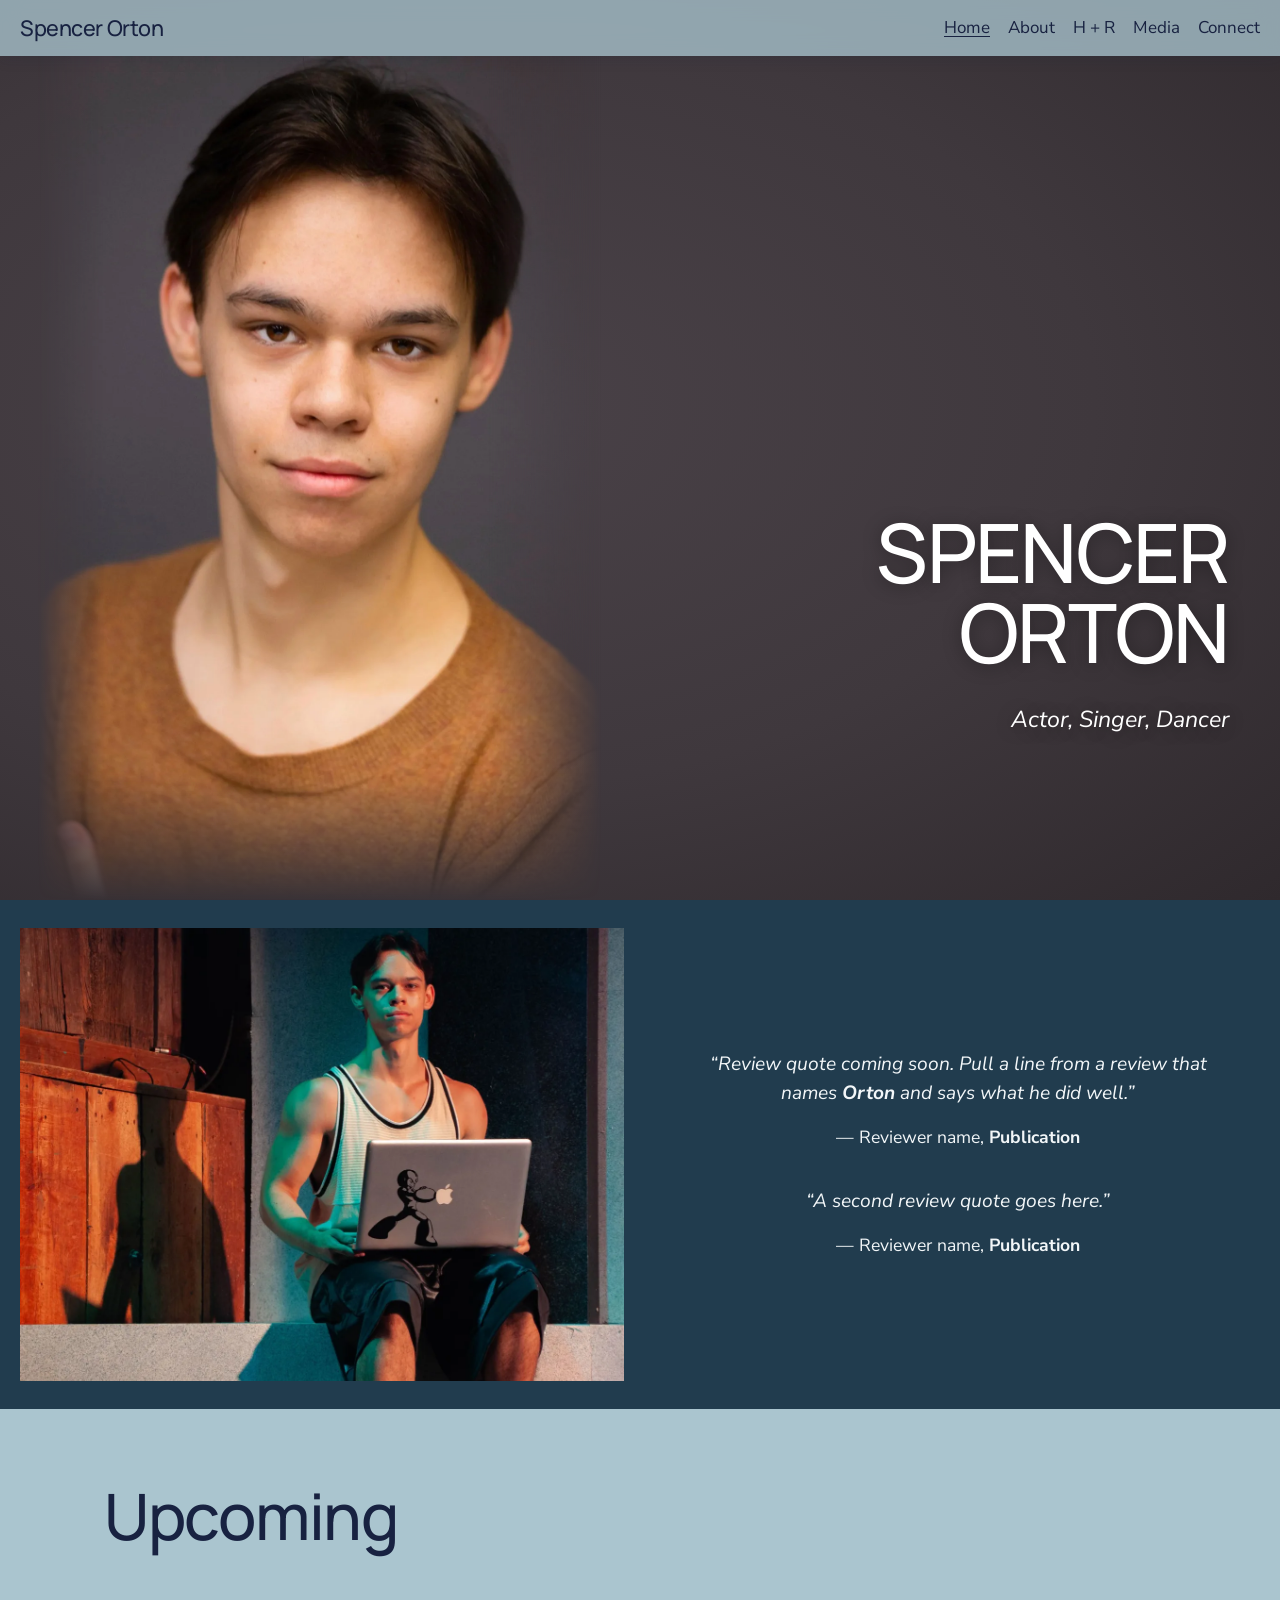
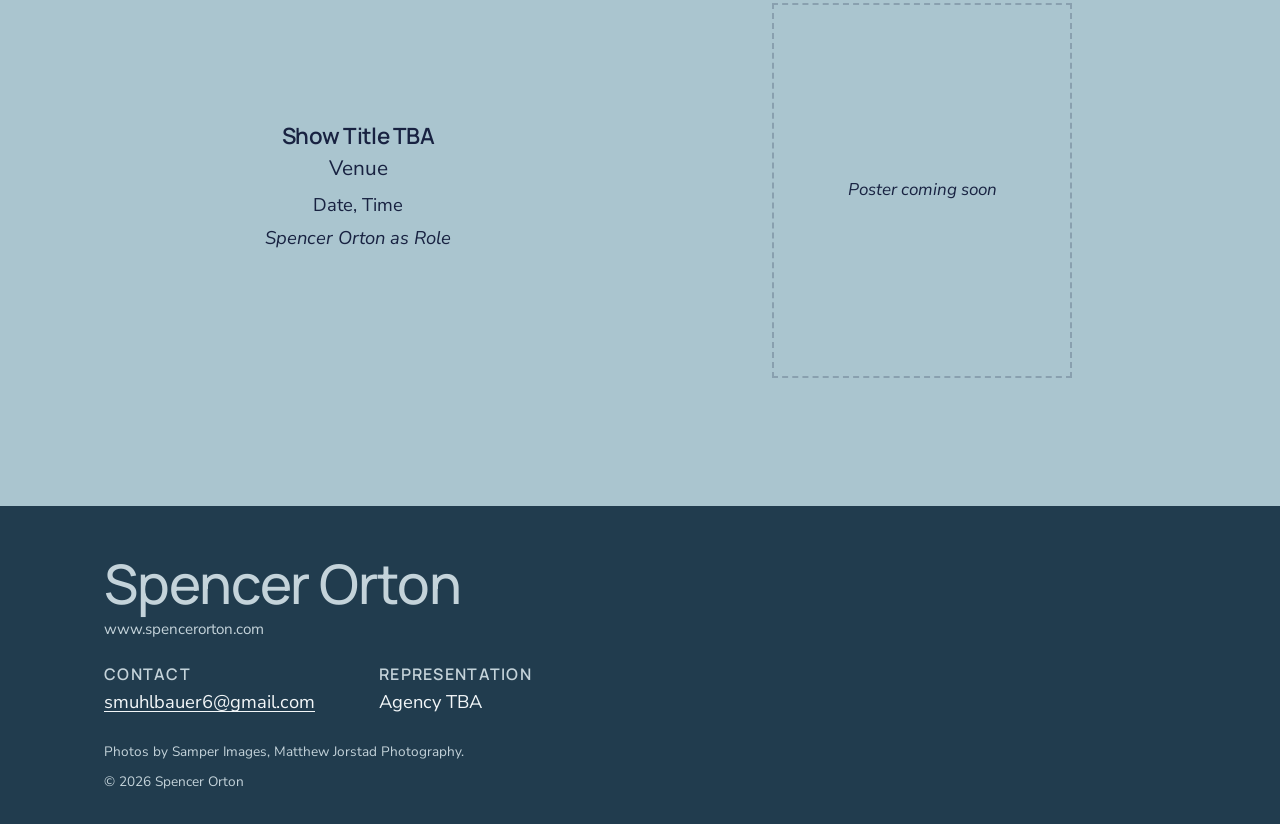
==== commit 5dfda515: "split into separate pages, fix resume layout, add headshot and resume downloads" ====
--- a/index.html
+++ b/index.html
@@ -6,7 +6,7 @@
   <title>Spencer Orton · Actor, Singer, Dancer</title>
   <meta name="description" content="Spencer Orton is a Pittsburgh-based actor, singer and dancer, a tenor (G2–G5) finishing a BFA in Musical Theater at Point Park University.">
   <meta property="og:title" content="Spencer Orton · Actor, Singer, Dancer">
-  <meta property="og:description" content="Musical theater performer and tenor. Headshot, resume, production photos and contact.">
+  <meta property="og:description" content="Spencer Orton is a Pittsburgh-based actor, singer and dancer, a tenor (G2–G5) finishing a BFA in Musical Theater at Point Park University.">
   <meta property="og:image" content="https://spencerorton.com/images/headshot-1280.webp">
   <meta property="og:url" content="https://spencerorton.com/">
   <meta name="theme-color" content="#213c4e">
@@ -21,20 +21,20 @@
 
   <header class="site-header">
     <div class="header-inner">
-      <a class="brand" href="#top">Spencer Orton</a>
+      <a class="brand" href="index.html">Spencer Orton</a>
       <nav aria-label="Main">
         <ul>
-          <li><a href="#top" aria-current="page">Home</a></li>
-          <li><a href="#about">About</a></li>
-          <li><a href="#resume">Resume</a></li>
-          <li><a href="#photos">Media</a></li>
-          <li><a href="#contact">Connect</a></li>
+          <li><a href="index.html" aria-current="page">Home</a></li>
+          <li><a href="about.html">About</a></li>
+          <li><a href="headshot-resume.html">H<span class="visually-hidden">eadshot</span> + R<span class="visually-hidden">esume</span></a></li>
+          <li><a href="media.html">Media</a></li>
+          <li><a href="connect.html">Connect</a></li>
         </ul>
       </nav>
     </div>
   </header>
 
-  <main id="main">
+  <main id="main" class="home">
     <!-- HERO: full-bleed headshot with name overlaid -->
     <section class="hero" id="top" aria-labelledby="name">
       <img class="hero-img" src="images/headshot-1280.webp"
@@ -87,146 +87,10 @@
         </article>
       </div>
     </section>
-
-    <!-- ABOUT -->
-    <section class="section about band-paper" id="about" aria-labelledby="about-h">
-      <h2 id="about-h">About</h2>
-      <div class="about-grid">
-        <div>
-          <p>Spencer Orton (he/him) is an actor, singer and dancer based in Pittsburgh, Pennsylvania, and raised in the small town of Pittsford, New York. He is on track to finish his BFA in Musical Theater at Point Park University in May 2027.</p>
-          <p>Spencer found his love for performing early, when the dazzling movie <cite>Frozen</cite> came out. He was often caught annoying his grandmother by singing “Let It Go” at all hours of the day. That passion grew quickly late in high school with <cite>Spring Awakening</cite>, a show he fell in love with.</p>
-          <p>Off the stage, you can find Spencer rooting for the New York Knicks and the Buffalo Bills, going on walks, hitting the gym, and probably wearing a ringer T-shirt.</p>
-        </div>
-        <figure class="about-photo">
-          <img src="images/casual-640.webp" width="640" height="619" loading="lazy"
-               alt="Spencer Orton in a dark performance setting under blue-toned stage lighting.">
-        </figure>
-      </div>
-    </section>
-
-    <!-- RESUME -->
-    <section class="band-light" id="resume" aria-labelledby="resume-h">
-      <div class="wrap section">
-        <div class="section-head">
-          <h2 id="resume-h">Resume</h2>
-          <!-- TODO: add resume PDF at files/spencer-orton-resume.pdf, then uncomment -->
-          <!-- <a class="btn btn-small" href="files/spencer-orton-resume.pdf" download>Download PDF</a> -->
-        </div>
-
-        <h3>Theater</h3>
-        <div class="table-scroll" tabindex="0" role="region" aria-label="Theater credits">
-          <table>
-            <thead><tr><th scope="col">Production</th><th scope="col">Role</th><th scope="col">Company</th><th scope="col">Director</th></tr></thead>
-            <tbody>
-              <tr><td><cite>Dear Evan Hansen</cite></td><td>Jared</td><td>Forestburgh Playhouse</td><td>Roque Berlanga</td></tr>
-              <tr><td><cite>Hairspray</cite></td><td>IQ</td><td>Forestburgh Playhouse</td><td>Lauren Gillis</td></tr>
-              <tr><td><cite>The Wizard of Oz</cite></td><td>Wizard of Oz</td><td>Forestburgh Playhouse</td><td>Franklin Trapp</td></tr>
-              <tr><td><cite>The Bridges of Madison County</cite></td><td>Ensemble</td><td>Forestburgh Playhouse</td><td>Robin Levine</td></tr>
-              <tr><td><cite>Steel Pier</cite>*</td><td>Male Swing</td><td>Point Park University</td><td>Tomé Cousin</td></tr>
-              <tr><td><cite>Boo’s Halloween House Party</cite></td><td>Principal Swing</td><td>Pittsburgh Playhouse</td><td>Ahmad Simmons</td></tr>
-              <tr><td><cite>A Chorus Line</cite></td><td>Paul San Marco</td><td>OFC Creations</td><td>Hunter Ekberg</td></tr>
-              <tr><td><cite>Spring Awakening</cite></td><td>Moritz Stiefel</td><td>OFC Creations</td><td>Hunter Ekberg</td></tr>
-            </tbody>
-          </table>
-        </div>
-        <p class="note">* Original Broadway choreography</p>
-
-        <h3>Workshop &amp; Concert</h3>
-        <div class="table-scroll" tabindex="0" role="region" aria-label="Workshop and concert credits">
-          <table>
-            <thead><tr><th scope="col">Production</th><th scope="col">Role</th><th scope="col">Company</th><th scope="col">Director</th></tr></thead>
-            <tbody>
-              <tr><td><cite>Girls Just Want to Have Fun!</cite></td><td>DTV Dancer (u/s Jeff)</td><td>Lively McCabe Entertainment</td><td>Jennifer Werner</td></tr>
-              <tr><td><cite>Broadway Sessions</cite></td><td>Vocalist</td><td>Green Room 42</td><td>Ben Cameron</td></tr>
-              <tr><td><cite>Sing It Forward</cite></td><td>Vocalist</td><td>54 Below</td><td>—</td></tr>
-              <tr><td><cite>Aca-Scuse Me!</cite></td><td>Vocalist</td><td>54 Below</td><td>—</td></tr>
-            </tbody>
-          </table>
-        </div>
-
-        <div class="two-col">
-          <div>
-            <h3>Education &amp; Training</h3>
-            <dl class="training">
-              <dt>Degree</dt><dd>BFA, Musical Theater, Point Park University (expected May 2027)</dd>
-              <dt>Voice</dt><dd>Giovanna Reyes Mir</dd>
-              <dt>Acting</dt><dd>Zeva Barzell, Gary Kline, Tim Marquette, Rich Keitel</dd>
-              <dt>Dance</dt><dd>Rocker Verastique, Danny Herman, Michelle Van Doeren</dd>
-            </dl>
-          </div>
-          <div>
-            <h3>Special Skills</h3>
-            <ul class="skills">
-              <li>Jump split</li><li>Russian leap</li><li>Intermediate tap</li>
-              <li>Basketball handling</li><li>Piano (5 years)</li><li>Viola (7 years)</li>
-            </ul>
-            <h3>Identity</h3>
-            <p>He/him · Native American / Ashkenazi Jewish</p>
-          </div>
-        </div>
-      </div>
-    </section>
-
-    <!-- PHOTOS -->
-    <section class="section band-paper" id="photos" aria-labelledby="photos-h">
-      <h2 id="photos-h">Production Photos</h2>
-      <p class="hint">Select a photo to view it larger.</p>
-      <ul class="gallery" data-gallery>
-        <li><figure>
-          <a href="images/deh-laptop-1280.webp"><img class="top" src="images/deh-laptop-640.webp" width="640" height="592" loading="lazy" alt="Spencer as Jared in a white tank top, seated on a ledge with a laptop on his lap, lit in teal and orange."></a>
-        </figure></li>
-        <li><figure>
-          <a href="images/deh-sincerely-1280.webp"><img src="images/deh-sincerely-640.webp" width="640" height="446" loading="lazy" alt="Spencer, center, arms flung wide in a tank top, between two castmates mugging for the audience."></a>
-        </figure></li>
-        <li><figure>
-          <a href="images/deh-stage-1280.webp"><img src="images/deh-stage-640.webp" width="640" height="456" loading="lazy" alt="Under blue light, Spencer crouches at right in a striped shirt, glaring at a kneeling castmate covering his ears."></a>
-        </figure></li>
-        <li><figure>
-          <a href="images/hairspray-1280.webp"><img src="images/hairspray-640.webp" width="640" height="407" loading="lazy" alt="The Corny Collins Show cast in pastel suits and dresses on a bright set; Spencer stands at far left in a light blue suit."></a>
-        </figure></li>
-        <li><figure>
-          <a href="images/bridges-1280.webp"><img class="top" src="images/bridges-640.webp" width="640" height="574" loading="lazy" alt="Ensemble gathered around a singer in a red skirt before barn doors and bunting; Spencer stands at far right in a red plaid shirt."></a>
-        </figure></li>
-        <li><figure>
-          <a href="images/spring-awakening-1280.webp"><img src="images/spring-awakening-640.webp" width="640" height="423" loading="lazy" alt="Black-and-white photo of Spencer as Moritz, wild-haired in a suit and tie, gazing upward beside a wooden structure with white roses."></a>
-        </figure></li>
-        <li><figure>
-          <a href="images/ringmaster-1280.webp"><img src="images/ringmaster-640.webp" width="640" height="418" loading="lazy" alt="Spencer in a red ringmaster coat and top hat holding a clipboard, gesturing up at a performer on stilts before a striped curtain."></a>
-        </figure></li>
-        <li><figure>
-          <a href="images/cape-1280.webp"><img class="top" src="images/cape-640.webp" width="640" height="819" loading="lazy" alt="A performer in a purple velvet cape and long gray wig bends over a single red rose in a pool of light on a dark stage."></a>
-        </figure></li>
-        <li><figure>
-          <a href="images/phantom-1280.webp"><img src="images/phantom-640.webp" width="640" height="377" loading="lazy" alt="A masked figure in a black cloak reaches toward a mirror while a woman in a white robe stands by red curtains."></a>
-        </figure></li>
-      </ul>
-
-      <h2 class="sub-h">Editorial</h2>
-      <ul class="gallery gallery-tall" data-gallery>
-        <li><figure>
-          <a href="images/river-1280.webp"><img src="images/river-640.webp" width="640" height="960" loading="lazy" alt="Spencer, shirtless with a woven backpack, standing under a bridge by a river and trees."></a>
-        </figure></li>
-        <li><figure>
-          <a href="images/minion-1280.webp"><img src="images/minion-640.webp" width="640" height="912" loading="lazy" alt="Spencer in full yellow body paint, goggles and blue suspenders, dressed as a Minion for Halloween."></a>
-        </figure></li>
-      </ul>
-    </section>
-
-    <!-- VIDEO (placeholder) -->
-    <section class="band-light" id="video" aria-labelledby="video-h">
-      <div class="wrap section">
-        <h2 id="video-h">Video</h2>
-        <!-- TODO: paste YouTube/Vimeo embed here. Give the iframe a title, e.g. title="Spencer Orton reel" -->
-        <div class="video-placeholder">
-          <p>Reel and performance clips coming soon.</p>
-        </div>
-      </div>
-    </section>
-
   </main>
 
   <!-- CONNECT -->
-  <footer class="site-footer band-dark" id="contact" aria-labelledby="contact-h">
+  <footer class="site-footer band-dark" aria-labelledby="contact-h">
     <div class="wrap">
       <h2 id="contact-h" class="footer-name">Spencer Orton</h2>
       <p class="footer-url">www.spencerorton.com</p>
@@ -252,11 +116,6 @@
     </div>
   </footer>
 
-  <dialog class="lightbox" aria-label="Photo viewer">
-    <form method="dialog"><button class="close" aria-label="Close photo">×</button></form>
-    <img alt="">
-  </dialog>
-
   <script src="script.js" defer></script>
 </body>
 </html>
--- a/style.css
+++ b/style.css
@@ -37,7 +37,7 @@
 cite { font-style: italic; }
 
 .wrap { max-width: var(--max); margin: 0 auto; padding: 0 24px; }
-.section { padding-block: 72px; padding-inline: max(24px, calc((100% - var(--max)) / 2 + 24px)); }
+.section { padding-block: 72px; }
 .band-dark  { background: var(--dark); color: var(--on-dark); }
 .band-light { background: var(--light); }
 .band-paper { background: var(--paper); }
@@ -146,43 +146,78 @@
 }
 .btn:hover { background: var(--ink); color: var(--light); }
 
-/* About */
-.about-grid { display: grid; gap: 32px; grid-template-columns: 1fr; align-items: start; }
-@media (min-width: 760px) { .about-grid { grid-template-columns: 1fr 260px; } }
-.about-grid p { max-width: 64ch; }
-.about-photo { margin: 0; max-width: 260px; }
-
-/* Resume */
-.section-head { display: flex; flex-wrap: wrap; align-items: baseline; justify-content: space-between; gap: 12px; }
-.table-scroll { overflow-x: auto; }
-table { width: 100%; border-collapse: collapse; min-width: 560px; }
-th, td { text-align: left; padding: 10px 12px 10px 0; border-bottom: 1px solid var(--line); vertical-align: top; }
-th { font-size: .78rem; text-transform: uppercase; letter-spacing: .08em; font-weight: 700; }
+/* ---------- Inner pages ---------- */
+.page { padding-top: var(--header-h); }
+.page-title { font-size: clamp(2.6rem, 6vw, 4rem); margin: 0 0 .5em; }
+.lede { font-size: 1.2rem; max-width: 60ch; }
+
+/* About: photo left, bio right (reference composition) */
+.about-grid { display: grid; gap: 40px; grid-template-columns: 1fr; align-items: start; }
+@media (min-width: 820px) { .about-grid { grid-template-columns: minmax(260px, 2fr) 3fr; gap: 56px; } }
+.about-photo { margin: 0; }
+.about-photo img { width: 100%; }
+.bio p { font-size: 1.15rem; line-height: 1.7; margin: 0 0 1.1em; max-width: 62ch; }
+.bio p:first-child { margin-top: 0; }
+
+/* H + R: two download cards side by side */
+.downloads { display: grid; gap: 32px; grid-template-columns: 1fr; }
+@media (min-width: 720px) { .downloads { grid-template-columns: 1fr 1fr; gap: 40px; } }
+.download-card { margin: 0; display: flex; flex-direction: column; align-items: center; gap: 18px; }
+.download-card img { width: 100%; max-width: 420px; aspect-ratio: 4 / 5; object-fit: cover; object-position: 50% 20%; background: #fff; box-shadow: 0 6px 24px rgb(24 34 65 / .18); }
+.download-card img.contain { object-fit: contain; }
+.download-card figcaption { text-align: center; }
+.btn { display: inline-flex; align-items: center; gap: 8px; }
+.btn-solid { background: var(--ink); color: var(--paper); border-color: var(--ink); }
+.btn-solid:hover { background: var(--dark); }
+.file-meta { display: block; font-size: .85rem; margin-top: 6px; }
+
+/* Resume (text version). Credits are a real table on wide screens and stack
+   into labelled blocks on phones, so nothing is clipped or side-scrolled. */
+.resume-head { display: flex; flex-wrap: wrap; gap: 4px 28px; margin: 0 0 8px; font-size: 1.05rem; }
+.credits-table { width: 100%; border-collapse: collapse; margin-bottom: 8px; }
+.credits-table th, .credits-table td { text-align: left; padding: 12px 16px 12px 0; border-bottom: 1px solid var(--line); vertical-align: top; }
+.credits-table th { font-size: .78rem; text-transform: uppercase; letter-spacing: .08em; font-weight: 700; }
+.credits-table td:first-child { width: 34%; }
+.credits-table .dir { display: block; font-style: italic; font-size: .95rem; }
+@media (max-width: 640px) {
+  .credits-table thead { position: absolute; width: 1px; height: 1px; overflow: hidden; clip: rect(0 0 0 0); }
+  .credits-table, .credits-table tbody, .credits-table tr, .credits-table td { display: block; width: 100% !important; }
+  .credits-table tr { padding: 12px 0; border-bottom: 1px solid var(--line); }
+  .credits-table td { border: 0; padding: 2px 0; }
+  .credits-table td:first-child { font-weight: 700; font-size: 1.1rem; }
+}
 .note { font-size: .95rem; margin-top: 8px; }
-.two-col { display: grid; gap: 8px 48px; grid-template-columns: 1fr; }
-@media (min-width: 760px) { .two-col { grid-template-columns: 1fr 1fr; } }
-.training { display: grid; grid-template-columns: max-content 1fr; gap: 6px 16px; margin: 0; }
+.resume-cols { display: grid; gap: 8px 56px; grid-template-columns: 1fr; }
+@media (min-width: 820px) { .resume-cols { grid-template-columns: 3fr 2fr; } }
+.training { margin: 0; }
+.training div { display: grid; grid-template-columns: 5.5rem 1fr; gap: 12px; padding: 8px 0; border-bottom: 1px solid var(--line); }
 .training dt { font-weight: 700; }
 .training dd { margin: 0; }
 .skills { list-style: none; padding: 0; margin: 0; display: flex; flex-wrap: wrap; gap: 8px; }
-.skills li { border: 1px solid var(--line); border-radius: 999px; padding: 4px 12px; }
-
-/* Gallery: modest thumbnails, larger on click */
-.hint { margin-top: -.4em; }
-.sub-h { margin-top: 56px; }
-.gallery { list-style: none; padding: 0; margin: 0; display: grid; gap: 20px; grid-template-columns: repeat(auto-fill, minmax(240px, 1fr)); }
+.skills li { border: 1px solid var(--line); border-radius: 999px; padding: 4px 14px; }
+
+/* Media */
+.sub-h { margin-top: 64px; }
+.gallery { list-style: none; padding: 0; margin: 0; display: grid; gap: 20px; grid-template-columns: repeat(auto-fill, minmax(260px, 1fr)); }
 .gallery figure { margin: 0; }
 .gallery a { display: block; overflow: hidden; background: var(--light); }
 .gallery img { width: 100%; aspect-ratio: 4 / 3; object-fit: cover; transition: transform .25s ease; }
 .gallery img.top { object-position: 50% 15%; }
-.gallery-tall { grid-template-columns: repeat(auto-fill, minmax(200px, 240px)); }
+.gallery-tall { grid-template-columns: repeat(auto-fill, minmax(200px, 280px)); }
 .gallery-tall img { aspect-ratio: 3 / 4; }
 .gallery a:hover img { transform: scale(1.03); }
 @media (prefers-reduced-motion: reduce) { .gallery img { transition: none; } .gallery a:hover img { transform: none; } }
-.gallery figcaption { font-size: .92rem; margin-top: 8px; line-height: 1.4; }
-
-/* Video */
-.video-placeholder { border: 2px dashed var(--line); aspect-ratio: 16 / 9; max-width: 720px; display: grid; place-items: center; font-style: italic; }
+.video-placeholder { border: 2px dashed var(--line); aspect-ratio: 16 / 9; max-width: 820px; display: grid; place-items: center; font-style: italic; }
+
+/* Connect page */
+.connect-grid { display: grid; gap: 40px; grid-template-columns: 1fr; align-items: center; }
+@media (min-width: 820px) { .connect-grid { grid-template-columns: 3fr 2fr; gap: 64px; } }
+.contact-list { margin: 32px 0 0; }
+.contact-list div { padding: 18px 0; border-top: 1px solid var(--line); }
+.contact-list dt { font-size: .8rem; text-transform: uppercase; letter-spacing: .1em; font-weight: 700; margin-bottom: 4px; }
+.contact-list dd { margin: 0; font-size: 1.25rem; }
+.connect-photo { margin: 0; }
+.connect-photo img { width: 100%; max-width: 380px; }
 
 /* Footer / Connect */
 .site-footer { padding: 48px 0 32px; }
@@ -198,7 +233,6 @@
 .lightbox { border: 0; padding: 0; background: transparent; max-width: min(92vw, 1100px); max-height: 92vh; }
 .lightbox::backdrop { background: rgb(0 0 0 / .85); }
 .lightbox img { max-height: 82vh; width: auto; margin: 0 auto; }
-.lightbox-caption { color: #f2f6f8; text-align: center; margin: 10px 0 0; }
 .lightbox .close {
   position: fixed; top: 16px; right: 16px; width: 44px; height: 44px; border-radius: 50%;
   border: 0; background: #f2f6f8; color: var(--ink); font-size: 1.6rem; line-height: 1; cursor: pointer;
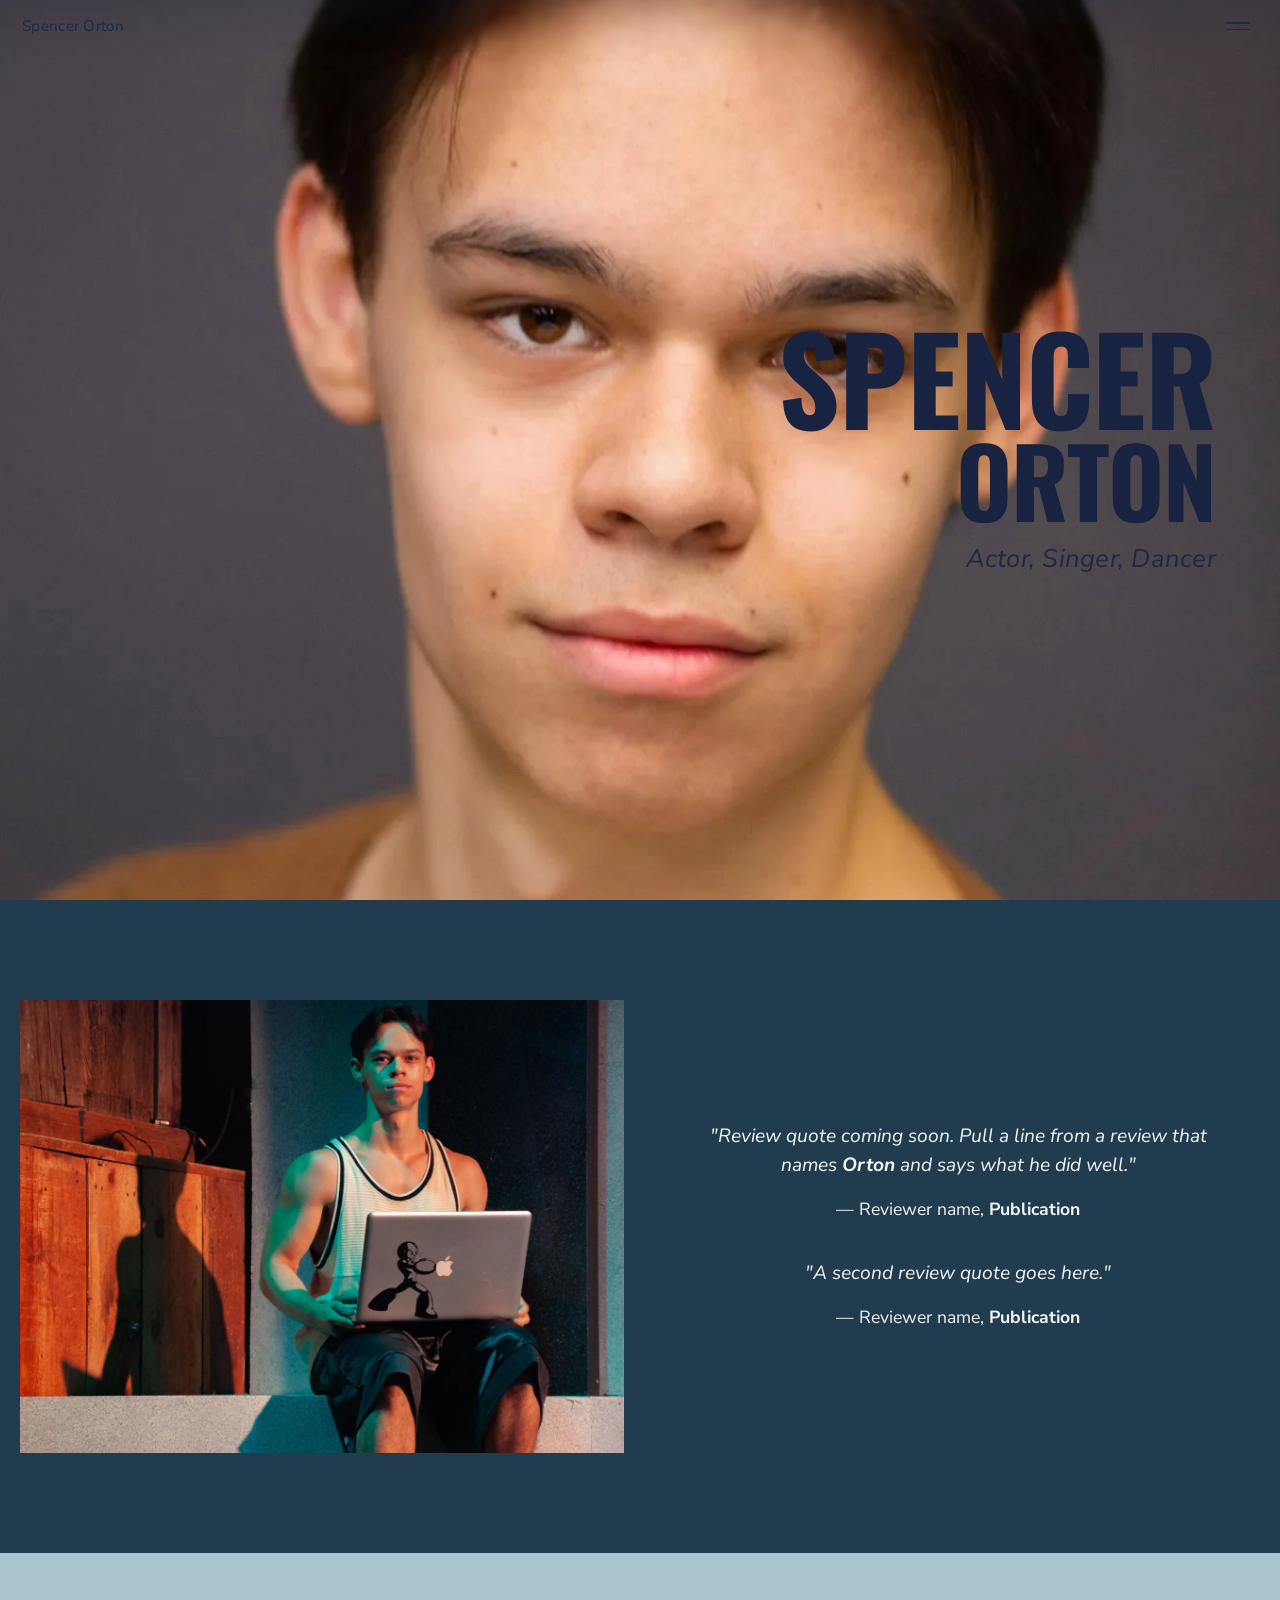
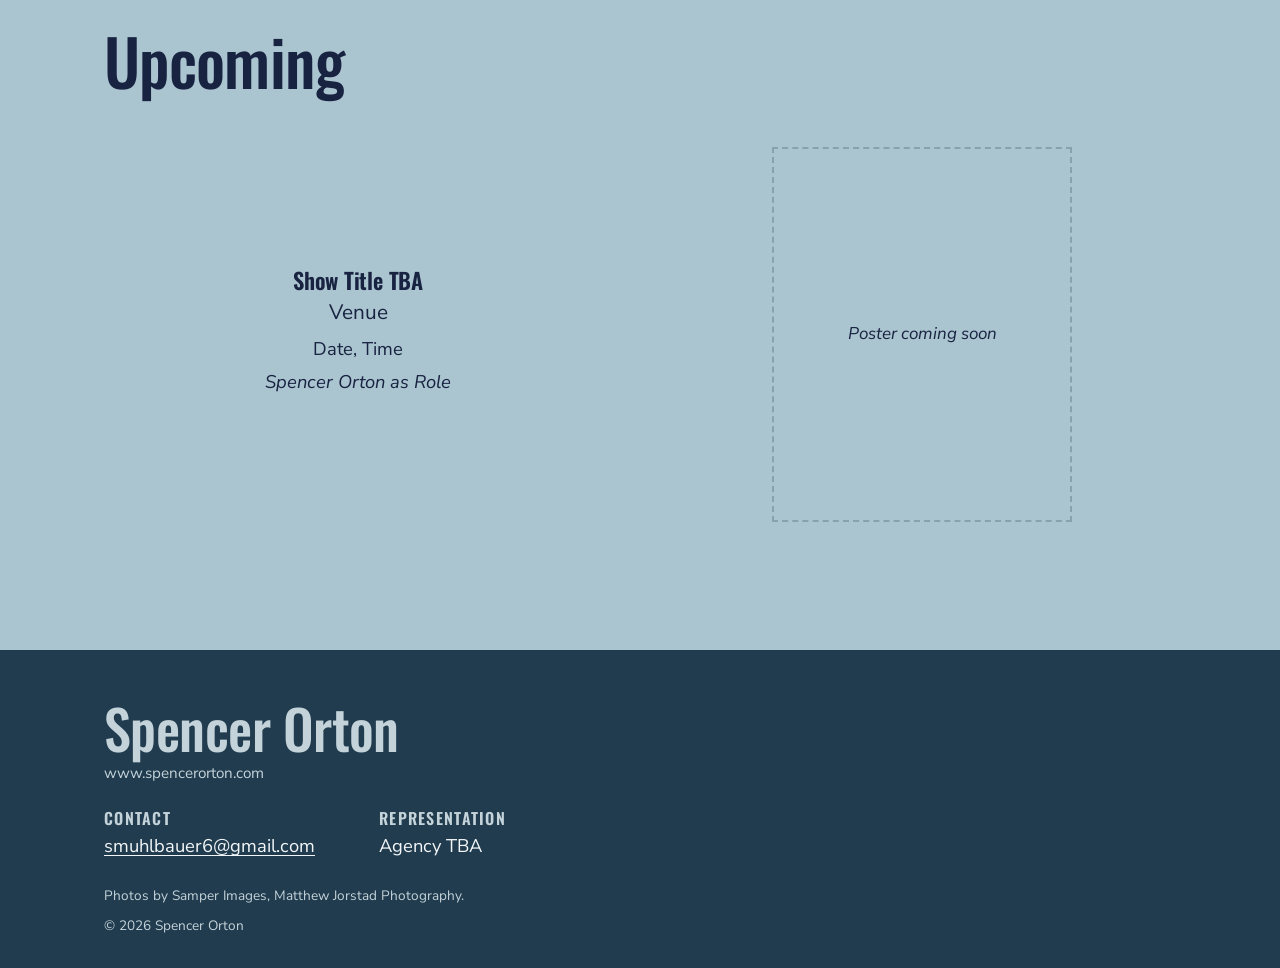
==== commit 0ac8473d: "Redesign hero: full-screen portrait, text overlay, hamburger menu overlay, Oswald type" ====
--- a/index.html
+++ b/index.html
@@ -13,41 +13,55 @@
   <link rel="canonical" href="https://spencerorton.com/">
   <link rel="preconnect" href="https://fonts.googleapis.com">
   <link rel="preconnect" href="https://fonts.gstatic.com" crossorigin>
-  <link href="https://fonts.googleapis.com/css2?family=Manrope:wght@500;600&family=Nunito+Sans:ital,wght@0,400;0,700;1,400&display=swap" rel="stylesheet">
+  <link href="https://fonts.googleapis.com/css2?family=Oswald:wght@500;600;700&family=Nunito+Sans:ital,wght@0,400;0,700;1,400&display=swap" rel="stylesheet">
   <link rel="stylesheet" href="style.css">
 </head>
 <body>
   <a class="skip" href="#main">Skip to content</a>
 
-  <header class="site-header">
-    <div class="header-inner">
-      <a class="brand" href="index.html">Spencer Orton</a>
-      <nav aria-label="Main">
-        <ul>
-          <li><a href="index.html" aria-current="page">Home</a></li>
-          <li><a href="about.html">About</a></li>
-          <li><a href="headshot-resume.html">H<span class="visually-hidden">eadshot</span> + R<span class="visually-hidden">esume</span></a></li>
-          <li><a href="media.html">Media</a></li>
-          <li><a href="connect.html">Connect</a></li>
-        </ul>
-      </nav>
-    </div>
+  <!-- Thin floating header over hero -->
+  <header class="site-header" id="site-header">
+    <a class="brand" href="index.html">Spencer Orton</a>
+    <button class="menu-toggle" id="menu-toggle" aria-label="Open menu" aria-expanded="false" aria-controls="menu-overlay">
+      <span></span><span></span>
+    </button>
   </header>
 
-  <main id="main" class="home">
-    <!-- HERO: full-bleed headshot with name overlaid -->
+  <!-- Full-screen menu overlay -->
+  <div class="menu-overlay" id="menu-overlay" aria-hidden="true">
+    <div class="menu-overlay-top">
+      <span class="menu-name">Spencer Orton</span>
+      <button class="menu-close" id="menu-close" aria-label="Close menu">×</button>
+    </div>
+    <nav class="menu-nav" aria-label="Main">
+      <ul>
+        <li><a href="index.html">Home</a></li>
+        <li><a href="about.html">About</a></li>
+        <li><a href="headshot-resume.html">H + R</a></li>
+        <li><a href="media.html">Media</a></li>
+        <li><a href="connect.html">News</a></li>
+        <li><a href="connect.html">Connect</a></li>
+      </ul>
+    </nav>
+  </div>
+
+  <main id="main">
+    <!-- HERO: full-screen edge-to-edge portrait -->
     <section class="hero" id="top" aria-labelledby="name">
       <img class="hero-img" src="images/headshot-1280.webp"
            srcset="images/headshot-640.webp 640w, images/headshot-1333.webp 1333w"
            sizes="100vw" width="1333" height="2000" fetchpriority="high"
-           alt="Headshot of Spencer Orton: dark hair, slight smile, rust-colored sweater against a gray backdrop.">
+           alt="Headshot of Spencer Orton: dark hair, slight smile, rust-colored sweater against a muted olive-gray backdrop.">
       <div class="hero-text">
-        <h1 id="name">Spencer<br>Orton</h1>
+        <h1 id="name">
+          <span class="hero-first">Spencer</span>
+          <span class="hero-last">Orton</span>
+        </h1>
         <p class="tagline">Actor, Singer, Dancer</p>
       </div>
     </section>
 
-    <!-- PRESS: production photo + quotes on navy -->
+    <!-- NAVY SECTION: begins immediately under the hero, no gap -->
     <section class="press band-dark" aria-labelledby="press-h">
       <h2 id="press-h" class="visually-hidden">Press</h2>
       <div class="press-inner">
@@ -58,30 +72,27 @@
         <!-- TODO: replace with real review quotes; link the reviewer's name to the review -->
         <div class="quotes">
           <blockquote>
-            <p>“Review quote coming soon. Pull a line from a review that names <strong>Orton</strong> and says what he did well.”</p>
+            <p>"Review quote coming soon. Pull a line from a review that names <strong>Orton</strong> and says what he did well."</p>
             <footer>— Reviewer name, <strong>Publication</strong></footer>
           </blockquote>
           <blockquote>
-            <p>“A second review quote goes here.”</p>
+            <p>"A second review quote goes here."</p>
             <footer>— Reviewer name, <strong>Publication</strong></footer>
           </blockquote>
         </div>
       </div>
     </section>
 
-    <!-- UPCOMING: alternating text / poster rows on light blue -->
+    <!-- UPCOMING -->
     <section class="upcoming band-light" aria-labelledby="upcoming-h">
       <div class="wrap">
         <h2 id="upcoming-h" class="display">Upcoming</h2>
-        <!-- TODO: one <article class="event"> per show. Swap the placeholder div for
-             <img src="images/POSTER.webp" alt="Poster for SHOW"> and add the ticket link. -->
         <article class="event">
           <div class="event-text">
             <h3>Show Title TBA</h3>
             <p class="event-venue">Venue</p>
             <p>Date, Time</p>
             <p><em>Spencer Orton as Role</em></p>
-            <!-- <a class="btn" href="TICKET_URL">Tickets<span class="visually-hidden"> for Show Title</span></a> -->
           </div>
           <div class="poster poster-placeholder" role="img" aria-label="Show poster coming soon">Poster coming soon</div>
         </article>
@@ -94,12 +105,6 @@
     <div class="wrap">
       <h2 id="contact-h" class="footer-name">Spencer Orton</h2>
       <p class="footer-url">www.spencerorton.com</p>
-      <!-- TODO: add real handles, then uncomment
-      <ul class="social">
-        <li><a href="https://instagram.com/HANDLE" aria-label="Instagram">IG</a></li>
-        <li><a href="https://www.tiktok.com/@HANDLE" aria-label="TikTok">TT</a></li>
-        <li><a href="https://youtube.com/@HANDLE" aria-label="YouTube">YT</a></li>
-      </ul> -->
       <div class="footer-contact">
         <div>
           <h3>Contact</h3>
@@ -107,11 +112,10 @@
         </div>
         <div>
           <h3>Representation</h3>
-          <!-- TODO: agency logo, phone and agent emails -->
           <p>Agency TBA</p>
         </div>
       </div>
-      <p class="credits">Photos by Samper Images, Matthew Jorstad Photography. <!-- TODO: other photographers --></p>
+      <p class="credits">Photos by Samper Images, Matthew Jorstad Photography.</p>
       <p class="credits">© <span data-year>2026</span> Spencer Orton</p>
     </div>
   </footer>
--- a/style.css
+++ b/style.css
@@ -1,19 +1,24 @@
-/* Palette and type follow the reference layout: slate-blue bands, deep navy ink,
-   Manrope display + Nunito Sans text. All text/background pairs meet WCAG AA. */
+/* Palette: deep navy ink, dusty slate-blue bands, olive-green from photo.
+   Display: Oswald (condensed bold caps). Text: Nunito Sans. */
+
 :root {
-  --ink: #182241;        /* navy text on light bands (10.6:1 on --light) */
-  --dark: #213c4e;       /* dark band */
-  --on-dark: #f2f6f8;    /* text on dark band (10.9:1) */
+  --ink: #182241;          /* deep navy text */
+  --dark: #213c4e;         /* dark navy band */
+  --slate: #6b8a99;        /* dusty slate-blue */
+  --slate-light: #aac5cf;  /* light slate band */
+  --slate-overlay: #7d9cab;/* menu overlay slate-blue */
+  --on-dark: #f2f6f8;
   --on-dark-muted: #c4d3da;
-  --light: #aac5cf;      /* light band */
-  --paper: #dce8ec;      /* lighter band for long reading */
+  --light: #aac5cf;
+  --paper: #dce8ec;
+  --olive: #4a4248;        /* olive-green from photo */
   --line: rgb(24 34 65 / .22);
   --focus: #b3261e;
   --radius: 4px;
   --max: 1120px;
-  --display: "Manrope", system-ui, sans-serif;
+  --display: "Oswald", system-ui, sans-serif;
   --text: "Nunito Sans", system-ui, -apple-system, "Segoe UI", sans-serif;
-  --header-h: 56px;
+  --header-h: 52px;
 }
 
 *, *::before, *::after { box-sizing: border-box; }
@@ -22,7 +27,7 @@
 
 body {
   margin: 0;
-  background: var(--light);
+  background: var(--slate-light);
   color: var(--ink);
   font: 400 1.0625rem/1.6 var(--text);
   -webkit-font-smoothing: antialiased;
@@ -31,7 +36,7 @@
 a { color: inherit; text-underline-offset: 3px; }
 :focus-visible { outline: 3px solid var(--focus); outline-offset: 3px; }
 
-h1, h2, h3 { font-family: var(--display); font-weight: 500; line-height: 1.1; margin: 0 0 .6em; letter-spacing: -.02em; }
+h1, h2, h3 { font-family: var(--display); font-weight: 500; line-height: 1.1; margin: 0 0 .6em; letter-spacing: -.01em; }
 h2 { font-size: clamp(1.8rem, 3.5vw, 2.6rem); }
 h3 { font-size: 1.25rem; margin-top: 1.8em; font-weight: 600; }
 cite { font-style: italic; }
@@ -39,7 +44,7 @@
 .wrap { max-width: var(--max); margin: 0 auto; padding: 0 24px; }
 .section { padding-block: 72px; }
 .band-dark  { background: var(--dark); color: var(--on-dark); }
-.band-light { background: var(--light); }
+.band-light { background: var(--slate-light); }
 .band-paper { background: var(--paper); }
 .visually-hidden {
   position: absolute !important; width: 1px; height: 1px; overflow: hidden;
@@ -51,63 +56,170 @@
 }
 .skip:focus { top: 12px; }
 
-/* Header: translucent bar floating over the hero */
+/* ===== Header: thin, semi-transparent, fades into hero ===== */
 .site-header {
-  position: fixed; inset: 0 0 auto 0; z-index: 50;
-  background: rgb(170 197 207 / .78);
-  backdrop-filter: blur(10px); -webkit-backdrop-filter: blur(10px);
-  box-shadow: 0 2px 14px rgb(24 34 65 / .15);
-}
-.header-inner {
-  display: flex; align-items: center; justify-content: space-between; gap: 8px 20px;
-  min-height: var(--header-h); padding: 6px 20px; flex-wrap: wrap;
-}
-.brand { font-family: var(--display); font-weight: 500; font-size: 1.35rem; letter-spacing: -.02em; text-decoration: none; }
-nav ul { list-style: none; display: flex; flex-wrap: wrap; gap: 0 18px; margin: 0; padding: 0; }
-nav a { text-decoration: none; padding: 8px 0; display: inline-block; }
-nav a:hover, nav a[aria-current="page"] { text-decoration: underline; text-decoration-thickness: 1px; }
-@media (max-width: 560px) {
-  :root { --header-h: 88px; }
-  .header-inner { padding: 6px 16px 2px; gap: 0; }
-  .brand { width: 100%; font-size: 1.2rem; }
-  nav ul { gap: 0 14px; }
-  nav a { font-size: .95rem; padding: 8px 0 10px; }
-}
-
-/* Hero */
-/* The headshot is portrait, so show all of it on the left and let its edges fade
-   into a backdrop sampled from the photo; the name sits on the plain backdrop. */
+  position: fixed; inset: 0 0 auto 0; z-index: 60;
+  height: var(--header-h);
+  display: flex; align-items: center; justify-content: space-between;
+  padding: 0 22px;
+  background: linear-gradient(to bottom, rgb(24 34 65 / .12) 0%, rgb(24 34 65 / .04) 60%, transparent 100%);
+  backdrop-filter: blur(2px); -webkit-backdrop-filter: blur(2px);
+  border: 0; box-shadow: none;
+  transition: background .3s ease;
+}
+.brand {
+  font-family: var(--text); font-weight: 400; font-size: .95rem;
+  letter-spacing: .02em; color: var(--ink); text-decoration: none;
+  opacity: .82;
+}
+.brand:hover { opacity: 1; }
+
+/* Hamburger: two thin navy lines */
+.menu-toggle {
+  display: flex; flex-direction: column; justify-content: center; gap: 5px;
+  width: 32px; height: 32px; padding: 0; border: 0; background: transparent; cursor: pointer;
+}
+.menu-toggle span {
+  display: block; height: 1.5px; width: 24px; background: var(--ink); opacity: .72;
+  transition: transform .3s ease, opacity .3s ease;
+}
+.menu-toggle:hover span { opacity: 1; }
+
+/* ===== Full-screen menu overlay ===== */
+.menu-overlay {
+  position: fixed; inset: 0; z-index: 70;
+  background: var(--slate-overlay);
+  display: flex; flex-direction: column;
+  opacity: 0; visibility: hidden;
+  transition: opacity .35s ease, visibility .35s ease;
+}
+.menu-overlay.open { opacity: 1; visibility: visible; }
+
+.menu-overlay-top {
+  display: flex; align-items: center; justify-content: space-between;
+  padding: 0 22px; height: var(--header-h);
+}
+.menu-name {
+  font-family: var(--text); font-weight: 400; font-size: .95rem;
+  letter-spacing: .02em; color: var(--ink); opacity: .82;
+}
+.menu-close {
+  width: 32px; height: 32px; padding: 0; border: 0; background: transparent;
+  font-size: 1.6rem; line-height: 1; color: var(--ink); cursor: pointer;
+  opacity: .72; font-family: var(--text); font-weight: 300;
+}
+.menu-close:hover { opacity: 1; }
+
+.menu-nav { flex: 1; display: flex; align-items: center; justify-content: center; }
+.menu-nav ul {
+  list-style: none; margin: 0; padding: 0; text-align: center;
+}
+.menu-nav li { margin: 14px 0; }
+.menu-nav a {
+  font-family: var(--display); font-weight: 500;
+  font-size: clamp(1.8rem, 7vw, 2.8rem);
+  text-decoration: none; color: var(--ink); letter-spacing: .01em;
+  text-transform: none; opacity: .85;
+  transition: opacity .2s ease;
+}
+.menu-nav a:hover, .menu-nav a:focus { opacity: 1; }
+
+/* ===== Hero: full-screen edge-to-edge portrait ===== */
 .hero {
-  position: relative; height: min(100svh, 980px, calc(75vw + var(--header-h))); min-height: 520px; overflow: hidden;
-  background: radial-gradient(ellipse at 35% 45%, #4a4248 0%, #3f383d 55%, #2f292d 100%);
-}
+  position: relative;
+  width: 100vw;
+  height: 100svh;
+  min-height: 100svh;
+  overflow: hidden;
+  margin: 0; padding: 0;
+  background: var(--olive);
+}
+
+/* The photo fills the entire screen, object-position tuned so the face
+   sits upper-left-to-center and the right side stays open for text */
 .hero-img {
-  /* height is capped at 75vw so the photo (2:3) never gets wider than ~50vw:
-     the face stays in the left half and the name in the right half */
-  position: absolute; bottom: 0; left: clamp(0px, 3vw, 64px);
-  height: min(calc(100% - var(--header-h)), 75vw); width: auto; max-width: none;
-  -webkit-mask-image: linear-gradient(to right, transparent 0, #000 12%, #000 80%, transparent 100%),
-                      linear-gradient(to bottom, #000 85%, transparent 100%);
-  -webkit-mask-composite: source-in; mask-composite: intersect;
-  mask-image: linear-gradient(to right, transparent 0, #000 12%, #000 80%, transparent 100%),
-              linear-gradient(to bottom, #000 85%, transparent 100%);
-}
+  position: absolute; inset: 0;
+  width: 100%; height: 100%;
+  object-fit: cover;
+  object-position: 28% 30%;
+}
+
+/* Text overlay: right side, mid-height, right-aligned, deep navy */
 .hero-text {
-  position: absolute; z-index: 1; right: clamp(20px, 4vw, 56px); bottom: 18%; max-width: 42vw;
-  text-align: right; color: #fff; text-shadow: 0 2px 18px rgb(0 0 0 / .35);
-}
-.hero h1 {
-  font-size: clamp(2.6rem, 6.4vw, 6.2rem); text-transform: uppercase; letter-spacing: -.02em;
-  line-height: .98; margin: 0 0 .35em;
-}
-.tagline { font-style: italic; font-size: clamp(1.1rem, 2vw, 1.45rem); margin: 0; }
+  position: absolute;
+  right: 0;
+  top: 50%;
+  transform: translateY(-50%);
+  z-index: 2;
+  text-align: right;
+  padding-right: clamp(20px, 5vw, 64px);
+  max-width: 50vw;
+  color: var(--ink);
+}
+
+.hero-first, .hero-last {
+  display: block;
+  font-family: var(--display);
+  font-weight: 700;
+  text-transform: uppercase;
+  line-height: .92;
+  letter-spacing: -.01em;
+}
+
+.hero-first {
+  font-size: clamp(3rem, 12vw, 7.5rem);
+}
+
+.hero-last {
+  font-size: clamp(2.4rem, 9.5vw, 6rem);
+  margin-top: .04em;
+}
+
+.tagline {
+  font-family: var(--text);
+  font-style: italic;
+  font-weight: 400;
+  font-size: clamp(1rem, 2.6vw, 1.6rem);
+  margin: .5em 0 0;
+  letter-spacing: .01em;
+  opacity: .85;
+}
+
+/* The press section (navy) sits flush against the hero bottom */
+.press { margin: 0; padding-block: 72px; }
+
+/* ===== Mobile hero adjustments ===== */
 @media (max-width: 700px) {
-  .hero { height: 92svh; }
-  .hero-img { left: 50%; transform: translateX(-50%); height: 78%; top: calc(var(--header-h) + 8px); bottom: auto; }
-  .hero-text { left: 20px; right: 20px; bottom: 24px; text-align: center; max-width: none; }
-}
-
-/* Press band */
+  .hero-img {
+    object-position: 25% 25%;
+  }
+  .hero-text {
+    right: 0;
+    top: 52%;
+    padding-right: 20px;
+    max-width: 62vw;
+  }
+  .hero-first { font-size: clamp(2.8rem, 16vw, 5.5rem); }
+  .hero-last  { font-size: clamp(2.2rem, 12.5vw, 4.4rem); }
+  .tagline { font-size: clamp(.95rem, 3.5vw, 1.3rem); }
+}
+
+@media (max-width: 400px) {
+  .hero-text { max-width: 70vw; }
+  .hero-first { font-size: 2.6rem; }
+  .hero-last  { font-size: 2.05rem; }
+  .tagline { font-size: .9rem; }
+}
+
+/* Landscape phones: keep photo full-screen, text lower */
+@media (max-height: 500px) and (orientation: landscape) {
+  .hero-text { top: 58%; }
+  .hero-first { font-size: clamp(2rem, 8vw, 4rem); }
+  .hero-last { font-size: clamp(1.6rem, 6.5vw, 3.2rem); }
+  .tagline { font-size: .95rem; }
+}
+
+/* ===== Press band ===== */
 .press-inner {
   max-width: 1280px; margin: 0 auto; padding: 28px 20px;
   display: grid; gap: 32px; align-items: center; grid-template-columns: 1fr;
@@ -120,7 +232,7 @@
 .quotes p { font-style: italic; font-size: 1.2rem; line-height: 1.55; margin: 0 0 14px; }
 .quotes footer { font-size: 1.1rem; }
 
-/* Upcoming */
+/* ===== Upcoming ===== */
 .upcoming { padding-block: 72px; }
 .display { font-size: clamp(2.6rem, 6vw, 4rem); margin-bottom: .8em; }
 .event {
@@ -140,18 +252,29 @@
   border: 2px dashed var(--line); color: var(--ink); font-style: italic;
 }
 .btn {
-  display: inline-block; margin-top: 12px; padding: 12px 22px; border: 1px solid currentColor;
+  display: inline-flex; align-items: center; gap: 8px;
+  margin-top: 12px; padding: 12px 22px; border: 1px solid currentColor;
   border-radius: 10px; text-transform: uppercase; letter-spacing: .04em; font-size: .9rem;
   text-decoration: none; min-height: 44px;
 }
 .btn:hover { background: var(--ink); color: var(--light); }
-
-/* ---------- Inner pages ---------- */
+.btn-solid { background: var(--ink); color: var(--paper); border-color: var(--ink); }
+.btn-solid:hover { background: var(--dark); }
+
+/* ===== Inner pages ===== */
 .page { padding-top: var(--header-h); }
 .page-title { font-size: clamp(2.6rem, 6vw, 4rem); margin: 0 0 .5em; }
 .lede { font-size: 1.2rem; max-width: 60ch; }
 
-/* About: photo left, bio right (reference composition) */
+/* Inner page header: solid background since no hero photo behind it */
+body:not(:has(.hero)) .site-header,
+.page .site-header {
+  background: rgb(170 197 207 / .78);
+  backdrop-filter: blur(10px); -webkit-backdrop-filter: blur(10px);
+  box-shadow: 0 2px 14px rgb(24 34 65 / .15);
+}
+
+/* About */
 .about-grid { display: grid; gap: 40px; grid-template-columns: 1fr; align-items: start; }
 @media (min-width: 820px) { .about-grid { grid-template-columns: minmax(260px, 2fr) 3fr; gap: 56px; } }
 .about-photo { margin: 0; }
@@ -159,20 +282,16 @@
 .bio p { font-size: 1.15rem; line-height: 1.7; margin: 0 0 1.1em; max-width: 62ch; }
 .bio p:first-child { margin-top: 0; }
 
-/* H + R: two download cards side by side */
+/* H + R downloads */
 .downloads { display: grid; gap: 32px; grid-template-columns: 1fr; }
 @media (min-width: 720px) { .downloads { grid-template-columns: 1fr 1fr; gap: 40px; } }
 .download-card { margin: 0; display: flex; flex-direction: column; align-items: center; gap: 18px; }
 .download-card img { width: 100%; max-width: 420px; aspect-ratio: 4 / 5; object-fit: cover; object-position: 50% 20%; background: #fff; box-shadow: 0 6px 24px rgb(24 34 65 / .18); }
 .download-card img.contain { object-fit: contain; }
 .download-card figcaption { text-align: center; }
-.btn { display: inline-flex; align-items: center; gap: 8px; }
-.btn-solid { background: var(--ink); color: var(--paper); border-color: var(--ink); }
-.btn-solid:hover { background: var(--dark); }
 .file-meta { display: block; font-size: .85rem; margin-top: 6px; }
 
-/* Resume (text version). Credits are a real table on wide screens and stack
-   into labelled blocks on phones, so nothing is clipped or side-scrolled. */
+/* Resume table */
 .resume-head { display: flex; flex-wrap: wrap; gap: 4px 28px; margin: 0 0 8px; font-size: 1.05rem; }
 .credits-table { width: 100%; border-collapse: collapse; margin-bottom: 8px; }
 .credits-table th, .credits-table td { text-align: left; padding: 12px 16px 12px 0; border-bottom: 1px solid var(--line); vertical-align: top; }
@@ -219,14 +338,13 @@
 .connect-photo { margin: 0; }
 .connect-photo img { width: 100%; max-width: 380px; }
 
-/* Footer / Connect */
+/* Footer */
 .site-footer { padding: 48px 0 32px; }
 .footer-name { font-size: clamp(2.4rem, 5vw, 3.4rem); margin: 0 0 4px; color: var(--on-dark-muted); }
 .footer-url { margin: 0 0 24px; color: var(--on-dark-muted); font-size: .95rem; }
 .footer-contact { display: flex; flex-wrap: wrap; gap: 8px 64px; }
 .footer-contact h3 { margin: 0 0 4px; font-size: 1rem; text-transform: uppercase; letter-spacing: .08em; color: var(--on-dark-muted); }
 .footer-contact p { font-size: 1.15rem; margin: 0 0 16px; }
-.social { list-style: none; padding: 0; display: flex; gap: 10px; }
 .credits { color: var(--on-dark-muted); font-size: .85rem; margin: 8px 0 0; }
 
 /* Lightbox */
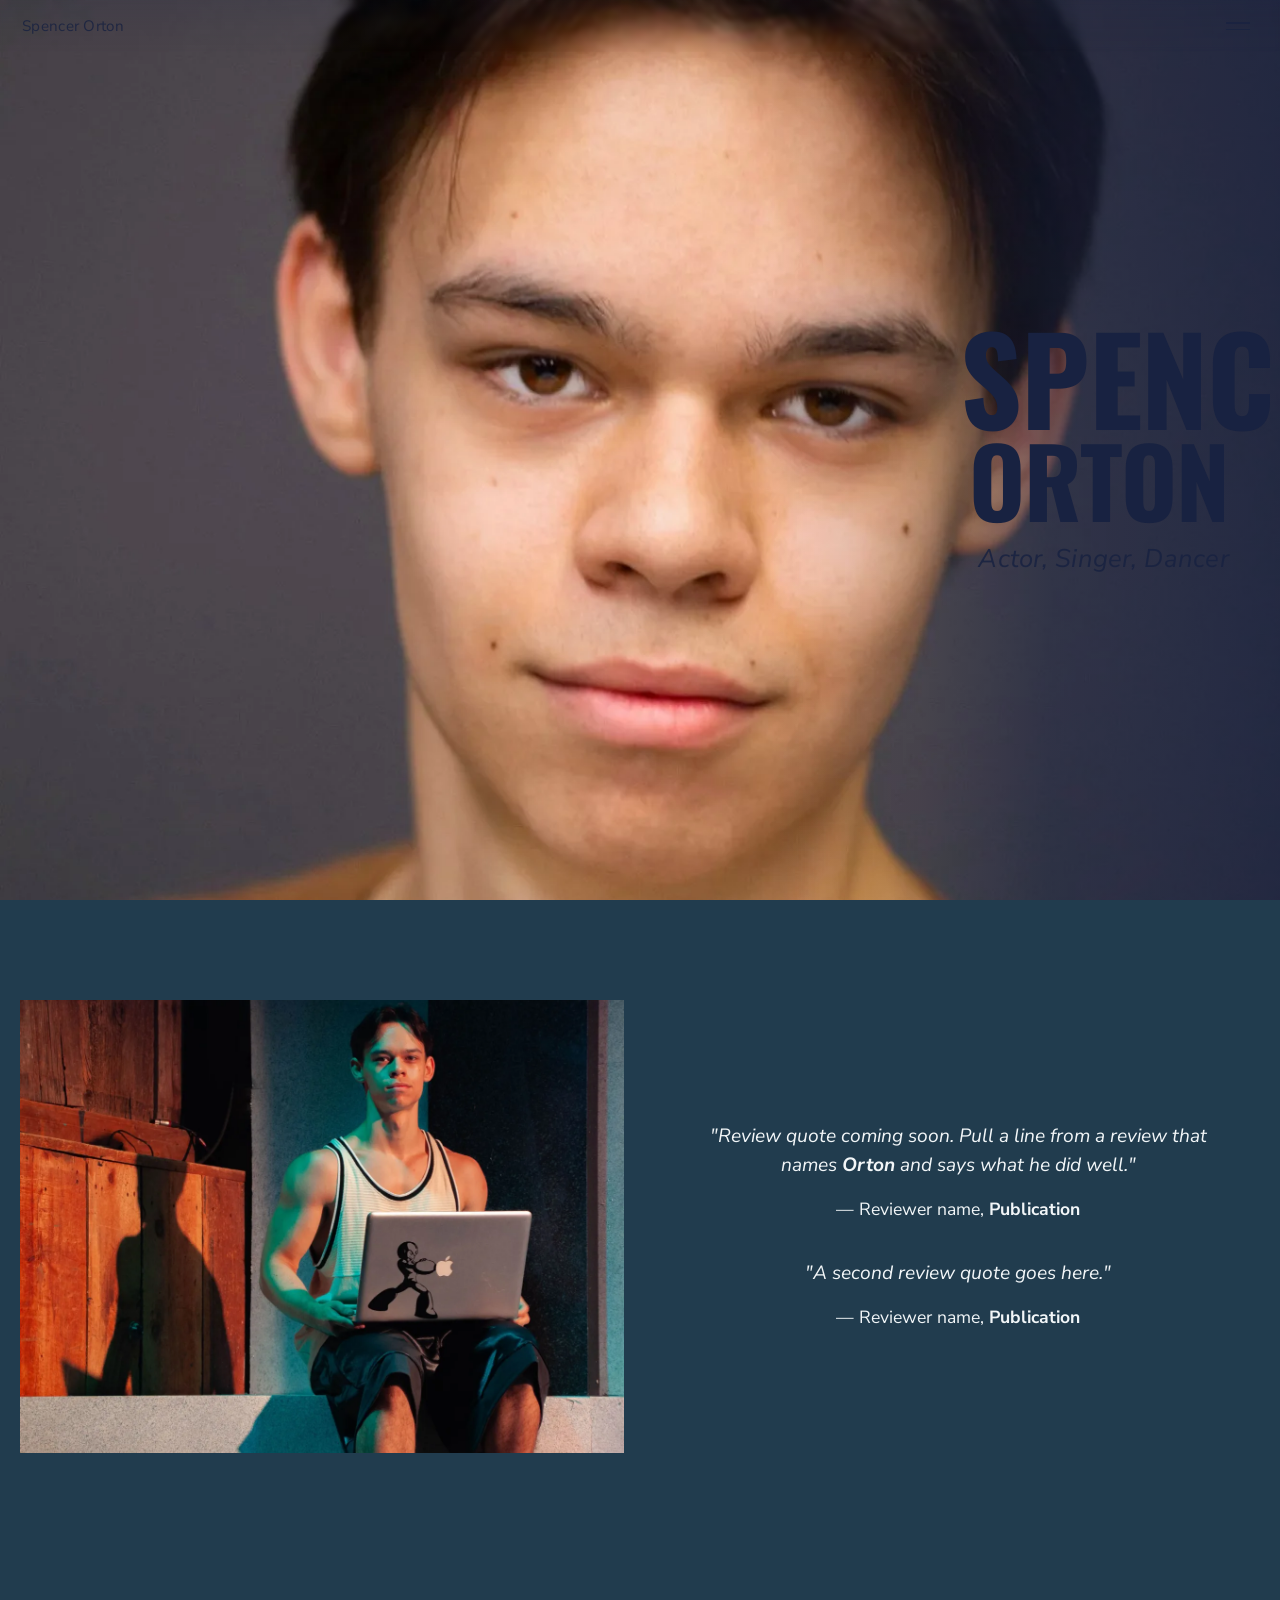
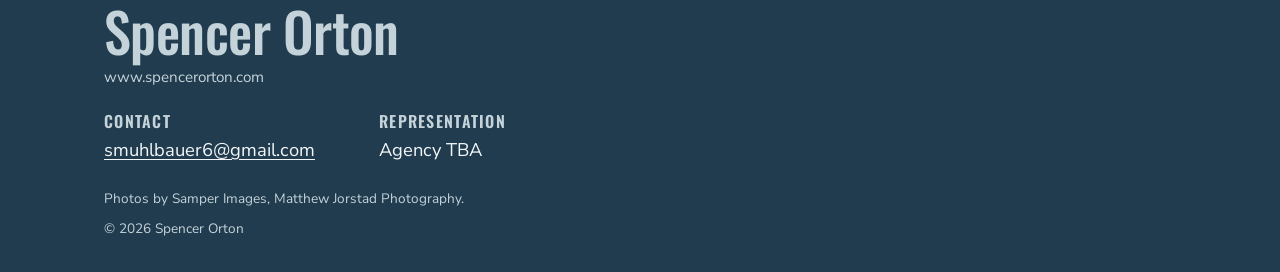
==== commit b043264e: "Remove News/Upcoming sections, add gradient overlay, reposition text to clear face" ====
--- a/index.html
+++ b/index.html
@@ -39,7 +39,6 @@
         <li><a href="about.html">About</a></li>
         <li><a href="headshot-resume.html">H + R</a></li>
         <li><a href="media.html">Media</a></li>
-        <li><a href="connect.html">News</a></li>
         <li><a href="connect.html">Connect</a></li>
       </ul>
     </nav>
@@ -52,6 +51,7 @@
            srcset="images/headshot-640.webp 640w, images/headshot-1333.webp 1333w"
            sizes="100vw" width="1333" height="2000" fetchpriority="high"
            alt="Headshot of Spencer Orton: dark hair, slight smile, rust-colored sweater against a muted olive-gray backdrop.">
+      <div class="hero-overlay" aria-hidden="true"></div>
       <div class="hero-text">
         <h1 id="name">
           <span class="hero-first">Spencer</span>
@@ -82,22 +82,6 @@
         </div>
       </div>
     </section>
-
-    <!-- UPCOMING -->
-    <section class="upcoming band-light" aria-labelledby="upcoming-h">
-      <div class="wrap">
-        <h2 id="upcoming-h" class="display">Upcoming</h2>
-        <article class="event">
-          <div class="event-text">
-            <h3>Show Title TBA</h3>
-            <p class="event-venue">Venue</p>
-            <p>Date, Time</p>
-            <p><em>Spencer Orton as Role</em></p>
-          </div>
-          <div class="poster poster-placeholder" role="img" aria-label="Show poster coming soon">Poster coming soon</div>
-        </article>
-      </div>
-    </section>
   </main>
 
   <!-- CONNECT -->
--- a/style.css
+++ b/style.css
@@ -141,7 +141,22 @@
   position: absolute; inset: 0;
   width: 100%; height: 100%;
   object-fit: cover;
-  object-position: 28% 30%;
+  object-position: 30% 25%;
+}
+
+/* Gradient overlay: darkens the right edge so text is readable without
+   covering the face. Face occupies ~22%-84% of image width. */
+.hero-overlay {
+  position: absolute; inset: 0; z-index: 1; pointer-events: none;
+  /* Desktop: gradient from right side */
+  background: linear-gradient(
+    to right,
+    transparent 0%,
+    transparent 60%,
+    rgb(24 34 65 / .15) 72%,
+    rgb(24 34 65 / .55) 82%,
+    rgb(24 34 65 / .75) 100%
+  );
 }
 
 /* Text overlay: right side, mid-height, right-aligned, deep navy */
@@ -152,8 +167,8 @@
   transform: translateY(-50%);
   z-index: 2;
   text-align: right;
-  padding-right: clamp(20px, 5vw, 64px);
-  max-width: 50vw;
+  padding-right: clamp(20px, 4vw, 56px);
+  max-width: 25vw;
   color: var(--ink);
 }
 
@@ -189,34 +204,49 @@
 .press { margin: 0; padding-block: 72px; }
 
 /* ===== Mobile hero adjustments ===== */
+/* On narrow screens the portrait face fills the full width.
+   Move text to the bottom with a gradient from below so the face stays clear. */
 @media (max-width: 700px) {
   .hero-img {
-    object-position: 25% 25%;
+    object-position: 25% 20%;
+  }
+  .hero-overlay {
+    background: linear-gradient(
+      to top,
+      rgb(24 34 65 / .82) 0%,
+      rgb(24 34 65 / .55) 15%,
+      rgb(24 34 65 / .15) 28%,
+      transparent 40%
+    );
   }
   .hero-text {
+    left: 0;
     right: 0;
-    top: 52%;
-    padding-right: 20px;
-    max-width: 62vw;
+    bottom: 0;
+    top: auto;
+    transform: none;
+    text-align: right;
+    padding: 0 20px 28px;
+    max-width: none;
   }
-  .hero-first { font-size: clamp(2.8rem, 16vw, 5.5rem); }
-  .hero-last  { font-size: clamp(2.2rem, 12.5vw, 4.4rem); }
-  .tagline { font-size: clamp(.95rem, 3.5vw, 1.3rem); }
+  .hero-first { font-size: clamp(2.8rem, 14vw, 5rem); }
+  .hero-last  { font-size: clamp(2.2rem, 11vw, 4rem); }
+  .tagline { font-size: clamp(.95rem, 3.2vw, 1.3rem); }
 }
 
 @media (max-width: 400px) {
-  .hero-text { max-width: 70vw; }
-  .hero-first { font-size: 2.6rem; }
-  .hero-last  { font-size: 2.05rem; }
+  .hero-text { padding: 0 16px 22px; }
+  .hero-first { font-size: 2.4rem; }
+  .hero-last  { font-size: 1.9rem; }
+  .tagline { font-size: .85rem; }
+}
+
+/* Landscape phones: keep photo full-screen, text at bottom-right */
+@media (max-height: 500px) and (orientation: landscape) {
+  .hero-text { top: auto; bottom: 16px; transform: none; max-width: 40vw; }
+  .hero-first { font-size: clamp(2rem, 7vw, 3.5rem); }
+  .hero-last { font-size: clamp(1.6rem, 5.5vw, 2.8rem); }
   .tagline { font-size: .9rem; }
-}
-
-/* Landscape phones: keep photo full-screen, text lower */
-@media (max-height: 500px) and (orientation: landscape) {
-  .hero-text { top: 58%; }
-  .hero-first { font-size: clamp(2rem, 8vw, 4rem); }
-  .hero-last { font-size: clamp(1.6rem, 6.5vw, 3.2rem); }
-  .tagline { font-size: .95rem; }
 }
 
 /* ===== Press band ===== */
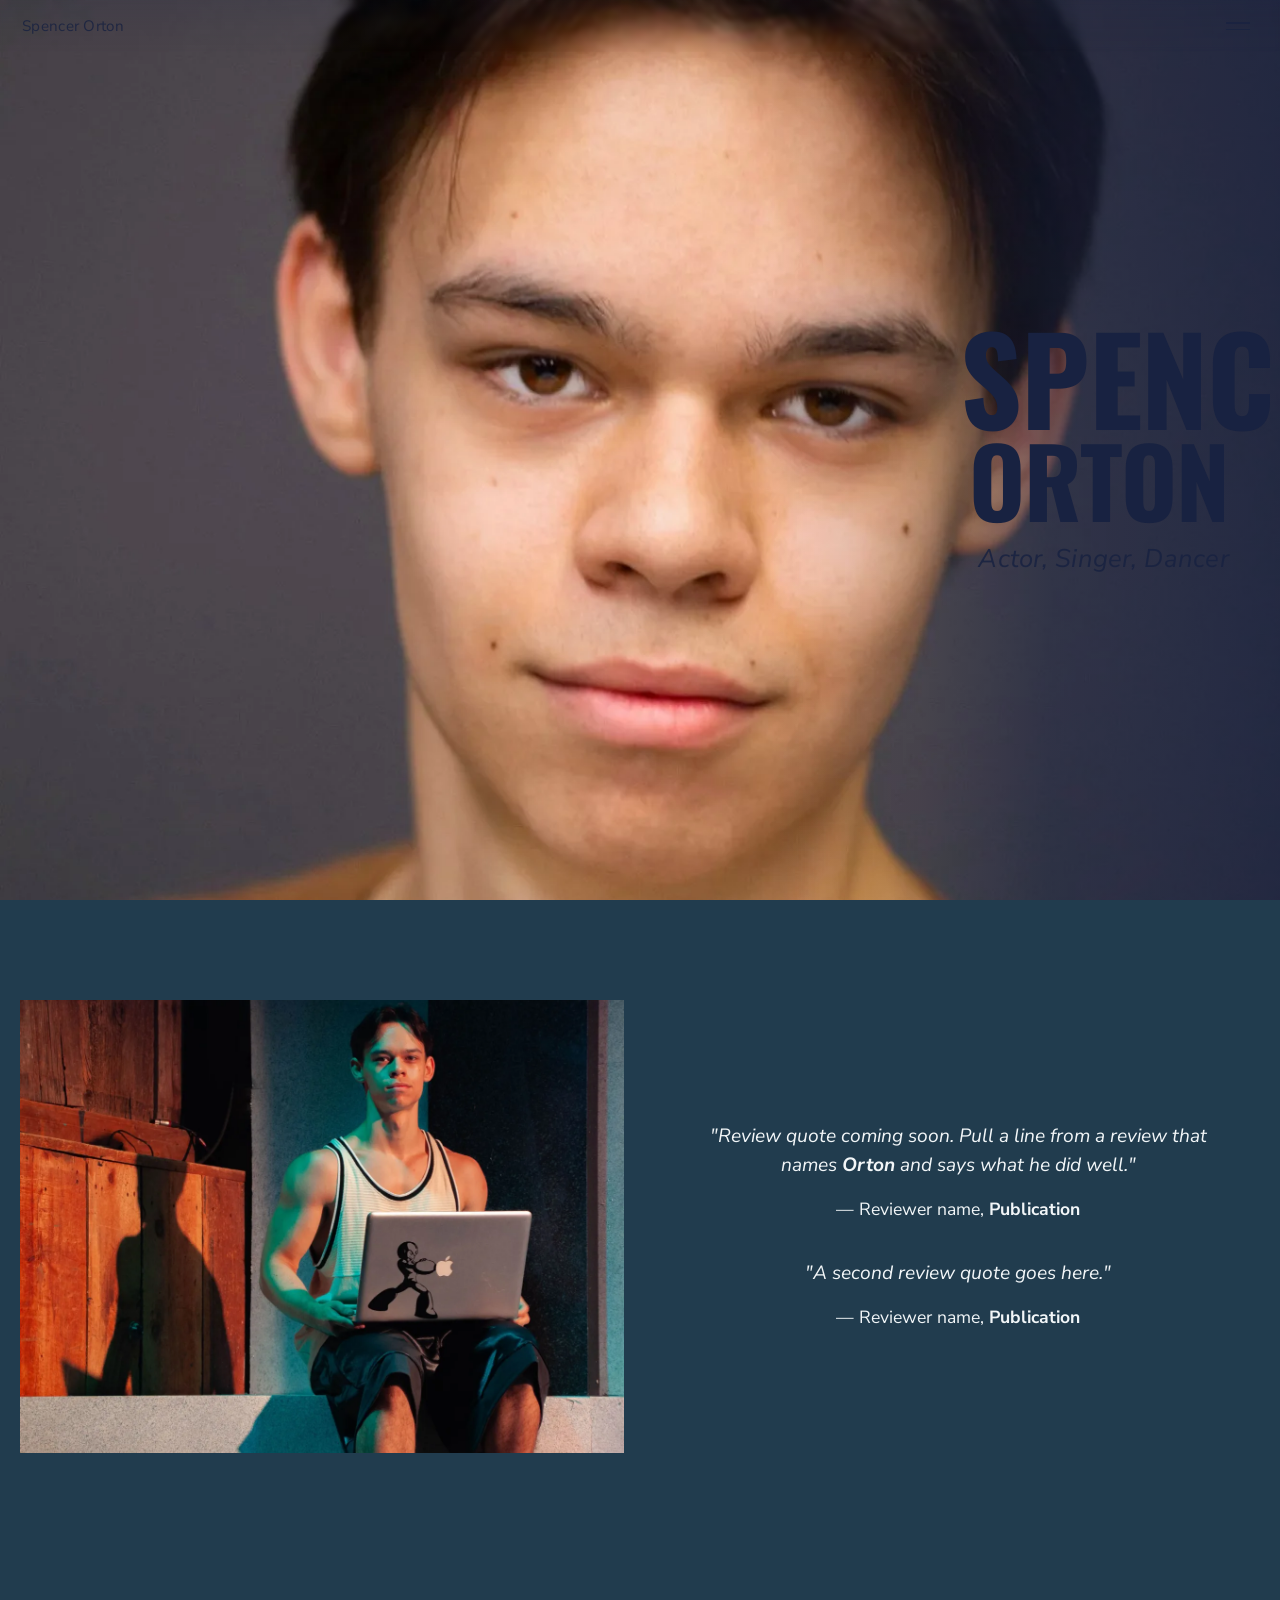
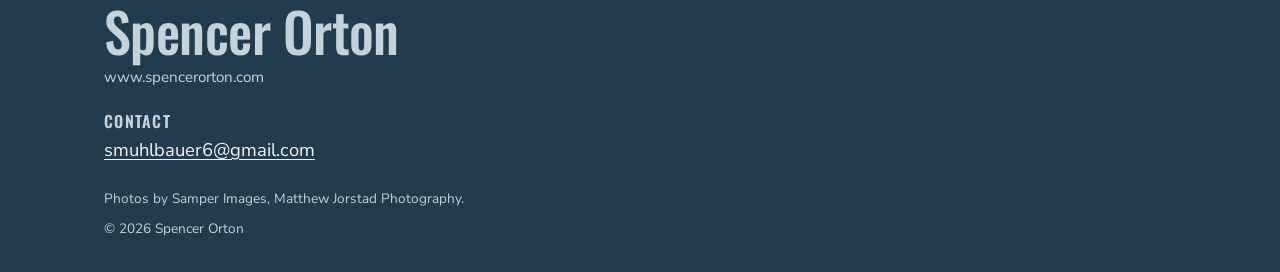
==== commit 0201ec2b: "Remove all agency/representation info from entire site" ====
--- a/index.html
+++ b/index.html
@@ -94,10 +94,6 @@
           <h3>Contact</h3>
           <p><a href="mailto:smuhlbauer6@gmail.com">smuhlbauer6@gmail.com</a></p>
         </div>
-        <div>
-          <h3>Representation</h3>
-          <p>Agency TBA</p>
-        </div>
       </div>
       <p class="credits">Photos by Samper Images, Matthew Jorstad Photography.</p>
       <p class="credits">© <span data-year>2026</span> Spencer Orton</p>
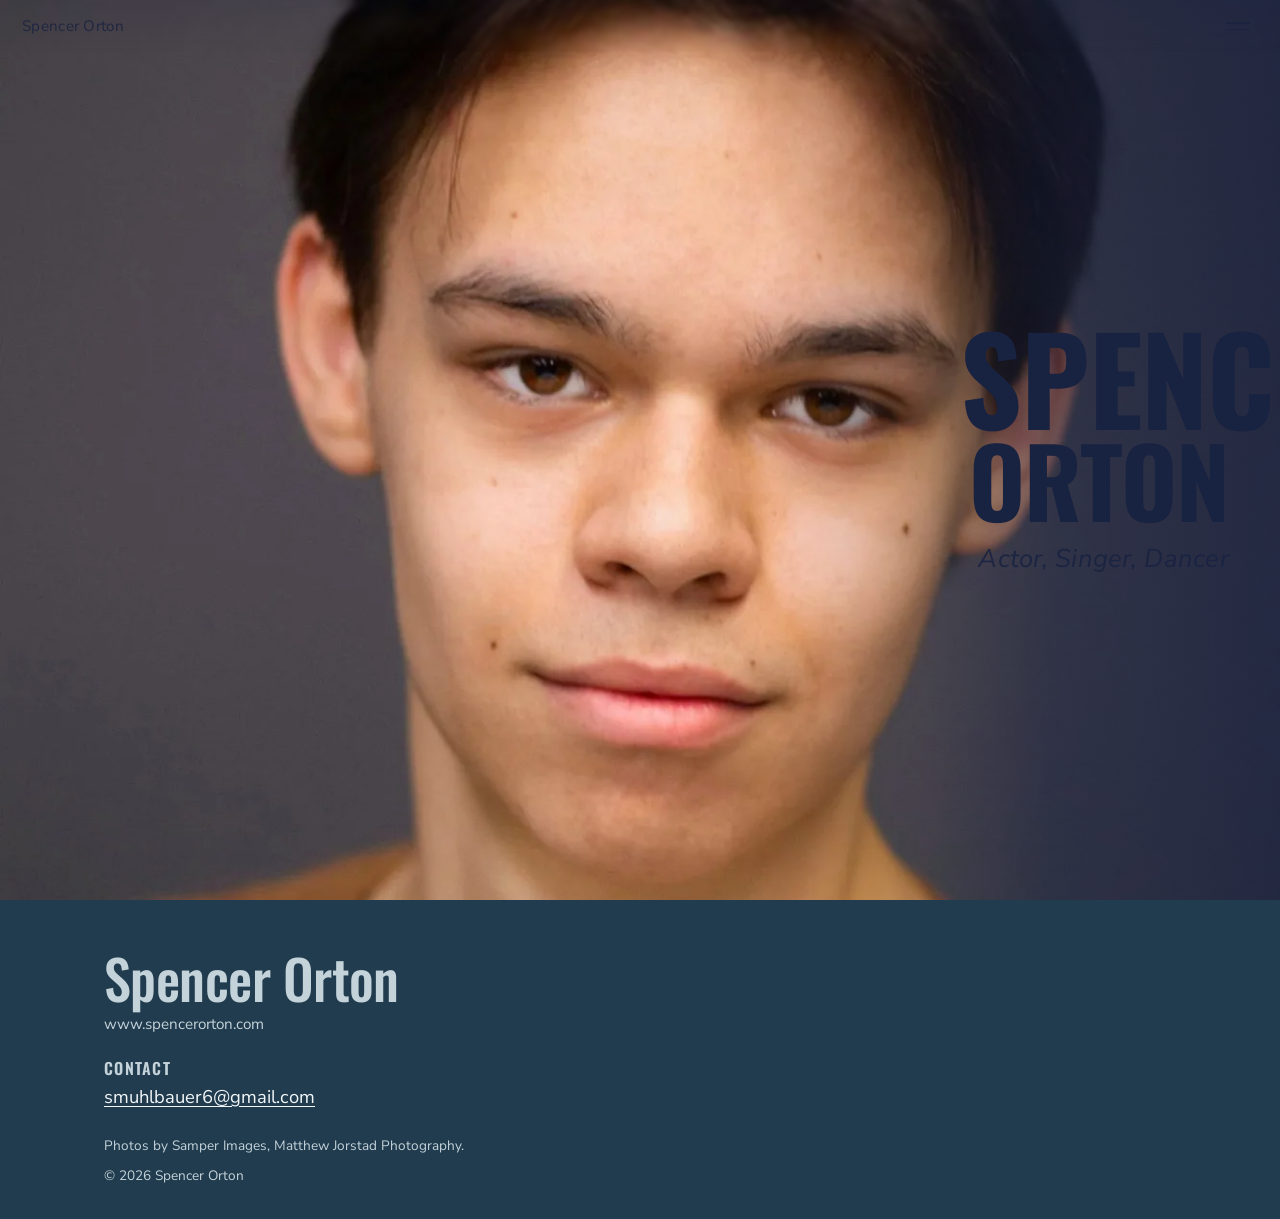
==== commit c47e20dd: "Remove press/review section from landing page" ====
--- a/index.html
+++ b/index.html
@@ -60,28 +60,6 @@
         <p class="tagline">Actor, Singer, Dancer</p>
       </div>
     </section>
-
-    <!-- NAVY SECTION: begins immediately under the hero, no gap -->
-    <section class="press band-dark" aria-labelledby="press-h">
-      <h2 id="press-h" class="visually-hidden">Press</h2>
-      <div class="press-inner">
-        <figure class="press-photo">
-          <img src="images/deh-laptop-1280.webp" width="1280" height="1184" loading="lazy"
-               alt="Spencer as Jared in Dear Evan Hansen, seated on a ledge in a white tank top with a laptop on his lap.">
-        </figure>
-        <!-- TODO: replace with real review quotes; link the reviewer's name to the review -->
-        <div class="quotes">
-          <blockquote>
-            <p>"Review quote coming soon. Pull a line from a review that names <strong>Orton</strong> and says what he did well."</p>
-            <footer>— Reviewer name, <strong>Publication</strong></footer>
-          </blockquote>
-          <blockquote>
-            <p>"A second review quote goes here."</p>
-            <footer>— Reviewer name, <strong>Publication</strong></footer>
-          </blockquote>
-        </div>
-      </div>
-    </section>
   </main>
 
   <!-- CONNECT -->
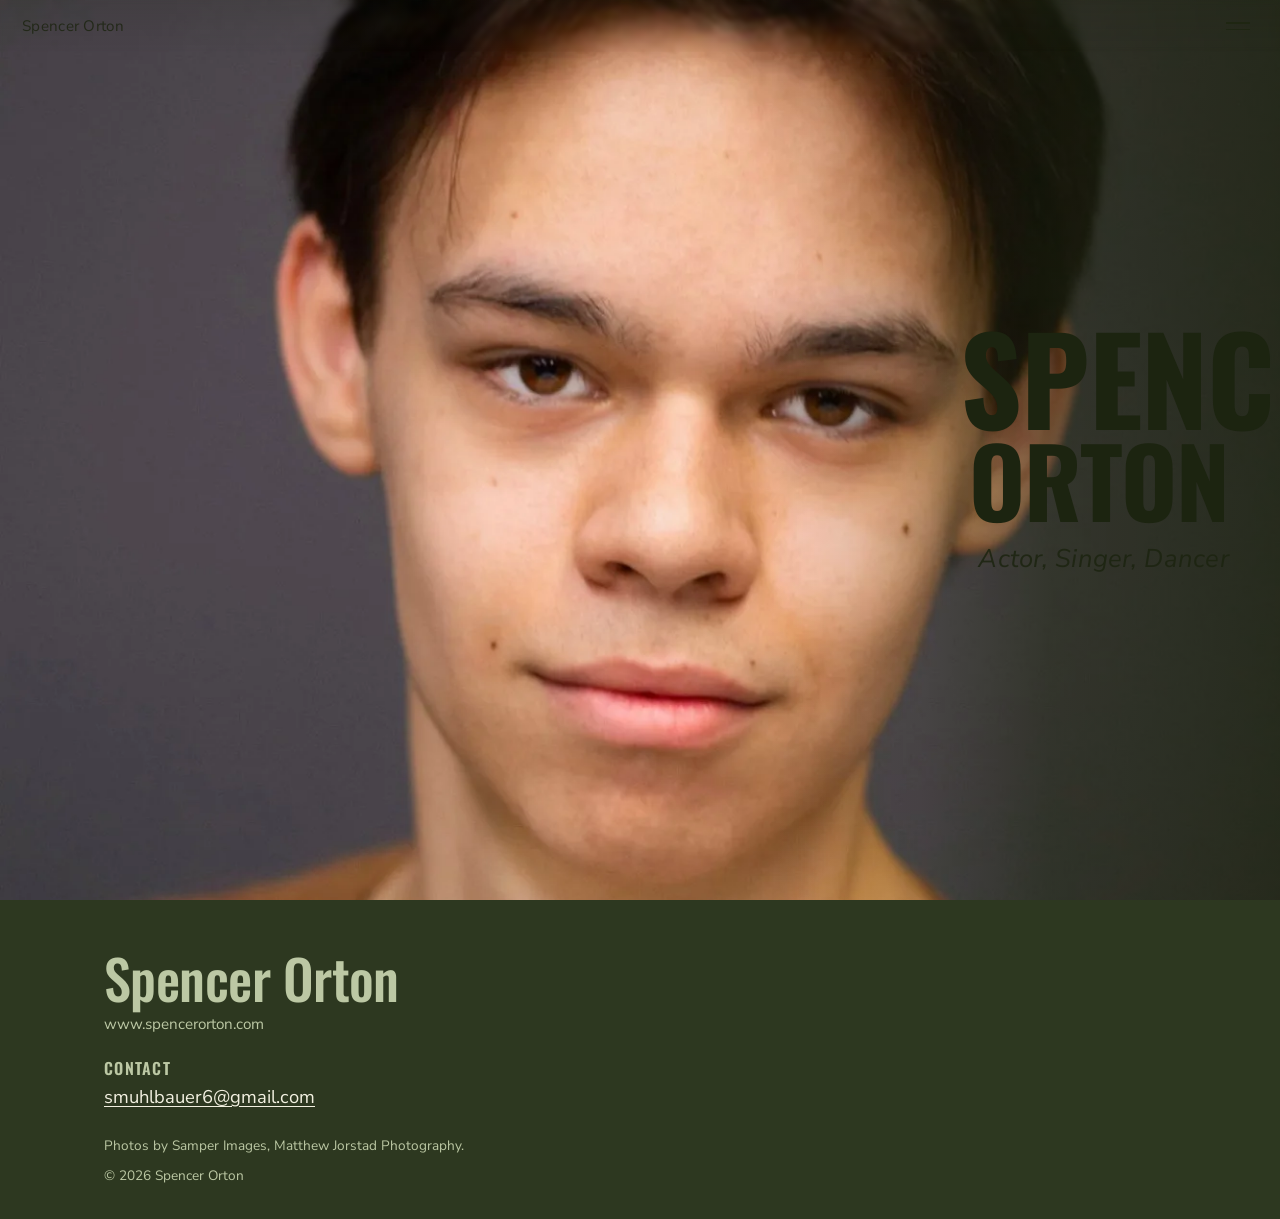
==== commit 73b87ab6: "Olive-green color scheme, new Connect page with form, gradient footer" ====
--- a/index.html
+++ b/index.html
@@ -9,7 +9,7 @@
   <meta property="og:description" content="Spencer Orton is a Pittsburgh-based actor, singer and dancer, a tenor (G2–G5) finishing a BFA in Musical Theater at Point Park University.">
   <meta property="og:image" content="https://spencerorton.com/images/headshot-1280.webp">
   <meta property="og:url" content="https://spencerorton.com/">
-  <meta name="theme-color" content="#213c4e">
+  <meta name="theme-color" content="#2d3820">
   <link rel="canonical" href="https://spencerorton.com/">
   <link rel="preconnect" href="https://fonts.googleapis.com">
   <link rel="preconnect" href="https://fonts.gstatic.com" crossorigin>
--- a/style.css
+++ b/style.css
@@ -1,19 +1,19 @@
-/* Palette: deep navy ink, dusty slate-blue bands, olive-green from photo.
-   Display: Oswald (condensed bold caps). Text: Nunito Sans. */
+/* Palette: ripe olive green throughout — deep olive ink, dusty olive bands,
+   warm olive-cream backgrounds. Display: Oswald. Text: Nunito Sans. */
 
 :root {
-  --ink: #182241;          /* deep navy text */
-  --dark: #213c4e;         /* dark navy band */
-  --slate: #6b8a99;        /* dusty slate-blue */
-  --slate-light: #aac5cf;  /* light slate band */
-  --slate-overlay: #7d9cab;/* menu overlay slate-blue */
-  --on-dark: #f2f6f8;
-  --on-dark-muted: #c4d3da;
-  --light: #aac5cf;
-  --paper: #dce8ec;
-  --olive: #4a4248;        /* olive-green from photo */
-  --line: rgb(24 34 65 / .22);
-  --focus: #b3261e;
+  --ink: #1c2410;          /* deep olive-black text */
+  --dark: #2d3820;         /* dark olive band */
+  --slate: #67724a;        /* dusty olive (mid-tone) */
+  --slate-light: #adb892;  /* soft dusty olive — main background */
+  --slate-overlay: #7a8556;/* menu overlay olive */
+  --on-dark: #f2f0e0;      /* warm cream on dark */
+  --on-dark-muted: #bcc8a4;
+  --light: #adb892;        /* matches slate-light */
+  --paper: #d2d8b8;        /* light olive-cream for reading */
+  --olive: #4a5235;        /* ripe olive from photo */
+  --line: rgb(28 36 16 / .22);
+  --focus: #8a6d3b;
   --radius: 4px;
   --max: 1120px;
   --display: "Oswald", system-ui, sans-serif;
@@ -62,7 +62,7 @@
   height: var(--header-h);
   display: flex; align-items: center; justify-content: space-between;
   padding: 0 22px;
-  background: linear-gradient(to bottom, rgb(24 34 65 / .12) 0%, rgb(24 34 65 / .04) 60%, transparent 100%);
+  background: linear-gradient(to bottom, rgb(28 36 16 / .12) 0%, rgb(28 36 16 / .04) 60%, transparent 100%);
   backdrop-filter: blur(2px); -webkit-backdrop-filter: blur(2px);
   border: 0; box-shadow: none;
   transition: background .3s ease;
@@ -153,9 +153,9 @@
     to right,
     transparent 0%,
     transparent 60%,
-    rgb(24 34 65 / .15) 72%,
-    rgb(24 34 65 / .55) 82%,
-    rgb(24 34 65 / .75) 100%
+    rgb(28 36 16 / .15) 72%,
+    rgb(28 36 16 / .55) 82%,
+    rgb(28 36 16 / .75) 100%
   );
 }
 
@@ -213,9 +213,9 @@
   .hero-overlay {
     background: linear-gradient(
       to top,
-      rgb(24 34 65 / .82) 0%,
-      rgb(24 34 65 / .55) 15%,
-      rgb(24 34 65 / .15) 28%,
+      rgb(28 36 16 / .82) 0%,
+      rgb(28 36 16 / .55) 15%,
+      rgb(28 36 16 / .15) 28%,
       transparent 40%
     );
   }
@@ -299,9 +299,9 @@
 /* Inner page header: solid background since no hero photo behind it */
 body:not(:has(.hero)) .site-header,
 .page .site-header {
-  background: rgb(170 197 207 / .78);
+  background: rgb(173 184 146 / .78);
   backdrop-filter: blur(10px); -webkit-backdrop-filter: blur(10px);
-  box-shadow: 0 2px 14px rgb(24 34 65 / .15);
+  box-shadow: 0 2px 14px rgb(28 36 16 / .15);
 }
 
 /* About */
@@ -316,7 +316,7 @@
 .downloads { display: grid; gap: 32px; grid-template-columns: 1fr; }
 @media (min-width: 720px) { .downloads { grid-template-columns: 1fr 1fr; gap: 40px; } }
 .download-card { margin: 0; display: flex; flex-direction: column; align-items: center; gap: 18px; }
-.download-card img { width: 100%; max-width: 420px; aspect-ratio: 4 / 5; object-fit: cover; object-position: 50% 20%; background: #fff; box-shadow: 0 6px 24px rgb(24 34 65 / .18); }
+.download-card img { width: 100%; max-width: 420px; aspect-ratio: 4 / 5; object-fit: cover; object-position: 50% 20%; background: #fff; box-shadow: 0 6px 24px rgb(28 36 16 / .18); }
 .download-card img.contain { object-fit: contain; }
 .download-card figcaption { text-align: center; }
 .file-meta { display: block; font-size: .85rem; margin-top: 6px; }
@@ -359,14 +359,76 @@
 .video-placeholder { border: 2px dashed var(--line); aspect-ratio: 16 / 9; max-width: 820px; display: grid; place-items: center; font-style: italic; }
 
 /* Connect page */
-.connect-grid { display: grid; gap: 40px; grid-template-columns: 1fr; align-items: center; }
-@media (min-width: 820px) { .connect-grid { grid-template-columns: 3fr 2fr; gap: 64px; } }
-.contact-list { margin: 32px 0 0; }
-.contact-list div { padding: 18px 0; border-top: 1px solid var(--line); }
-.contact-list dt { font-size: .8rem; text-transform: uppercase; letter-spacing: .1em; font-weight: 700; margin-bottom: 4px; }
-.contact-list dd { margin: 0; font-size: 1.25rem; }
-.connect-photo { margin: 0; }
-.connect-photo img { width: 100%; max-width: 380px; }
+.connect-section { padding-block: 64px 96px; }
+.connect-heading {
+  font-family: var(--display); font-weight: 700; font-size: clamp(2.4rem, 7vw, 3.6rem);
+  text-align: left; margin: 0 0 48px; letter-spacing: -.01em;
+}
+
+/* Representation block */
+.rep-block { margin-bottom: 64px; }
+.rep-logo {
+  background: #fff; padding: 20px; margin-bottom: 20px;
+  border-radius: 0; max-width: 360px;
+}
+.rep-logo img { width: 100%; height: auto; }
+.rep-logo:empty::before {
+  content: "Upload agency logo"; display: block; padding: 40px 0;
+  text-align: center; font-style: italic; color: var(--line); font-size: .9rem;
+}
+.rep-info { font-family: var(--text); font-weight: 400; font-size: 1.1rem; line-height: 1.7; }
+.rep-info p { margin: 0; }
+.rep-info a { text-decoration: underline; text-underline-offset: 3px; }
+
+/* Contact form */
+.connect-form { max-width: 560px; }
+.form-row { display: grid; grid-template-columns: 1fr 1fr; gap: 20px; }
+.form-field { margin-bottom: 28px; }
+.form-field label {
+  display: block; margin-bottom: 8px; font-family: var(--text); font-weight: 700;
+  font-size: 1rem; color: var(--ink);
+}
+.req { font-weight: 400; font-size: .85rem; color: var(--slate); }
+.form-field input, .form-field textarea {
+  width: 100%; padding: 14px 16px; border: 1px solid var(--ink); border-radius: 0;
+  background: #f5f7f8; color: var(--ink); font: 400 1rem/1.5 var(--text);
+  -webkit-appearance: none; appearance: none;
+}
+.form-field input:focus, .form-field textarea:focus {
+  outline: 2px solid var(--slate); outline-offset: 0; border-color: var(--slate);
+}
+.form-field textarea { resize: vertical; min-height: 140px; }
+
+.btn-submit {
+  display: inline-block; padding: 14px 36px; border: 1px solid var(--slate);
+  border-radius: 24px; background: transparent; color: var(--slate);
+  font: 600 .9rem/1 var(--text); text-transform: uppercase; letter-spacing: .08em;
+  cursor: pointer; -webkit-appearance: none; appearance: none;
+  transition: background .2s ease, color .2s ease;
+}
+.btn-submit:hover, .btn-submit:focus { background: var(--ink); color: #fff; border-color: var(--ink); }
+
+.form-status { margin-top: 16px; font-size: .95rem; color: var(--ink); }
+
+/* Mobile form: stack first/last name */
+@media (max-width: 560px) {
+  .form-row { grid-template-columns: 1fr; gap: 0; }
+  .connect-heading { font-size: clamp(2rem, 9vw, 3rem); margin-bottom: 36px; }
+  .rep-block { margin-bottom: 48px; }
+  .form-field { margin-bottom: 22px; }
+  .form-field input, .form-field textarea { font-size: 16px; padding: 12px 14px; }
+}
+
+/* Footer gradient */
+.footer-gradient {
+  background: linear-gradient(to bottom, var(--slate-light) 0%, var(--slate) 40%, var(--dark) 100%);
+  color: var(--on-dark);
+}
+.footer-gradient .footer-name { color: var(--ink); opacity: .6; }
+.footer-gradient .footer-url { color: var(--ink); opacity: .5; }
+.footer-gradient .footer-contact h3 { color: var(--on-dark-muted); }
+.footer-gradient .footer-contact a { color: var(--on-dark); }
+.footer-gradient .credits { color: var(--on-dark-muted); }
 
 /* Footer */
 .site-footer { padding: 48px 0 32px; }
@@ -383,5 +445,5 @@
 .lightbox img { max-height: 82vh; width: auto; margin: 0 auto; }
 .lightbox .close {
   position: fixed; top: 16px; right: 16px; width: 44px; height: 44px; border-radius: 50%;
-  border: 0; background: #f2f6f8; color: var(--ink); font-size: 1.6rem; line-height: 1; cursor: pointer;
-}
+  border: 0; background: #f2f0e0; color: var(--ink); font-size: 1.6rem; line-height: 1; cursor: pointer;
+}
